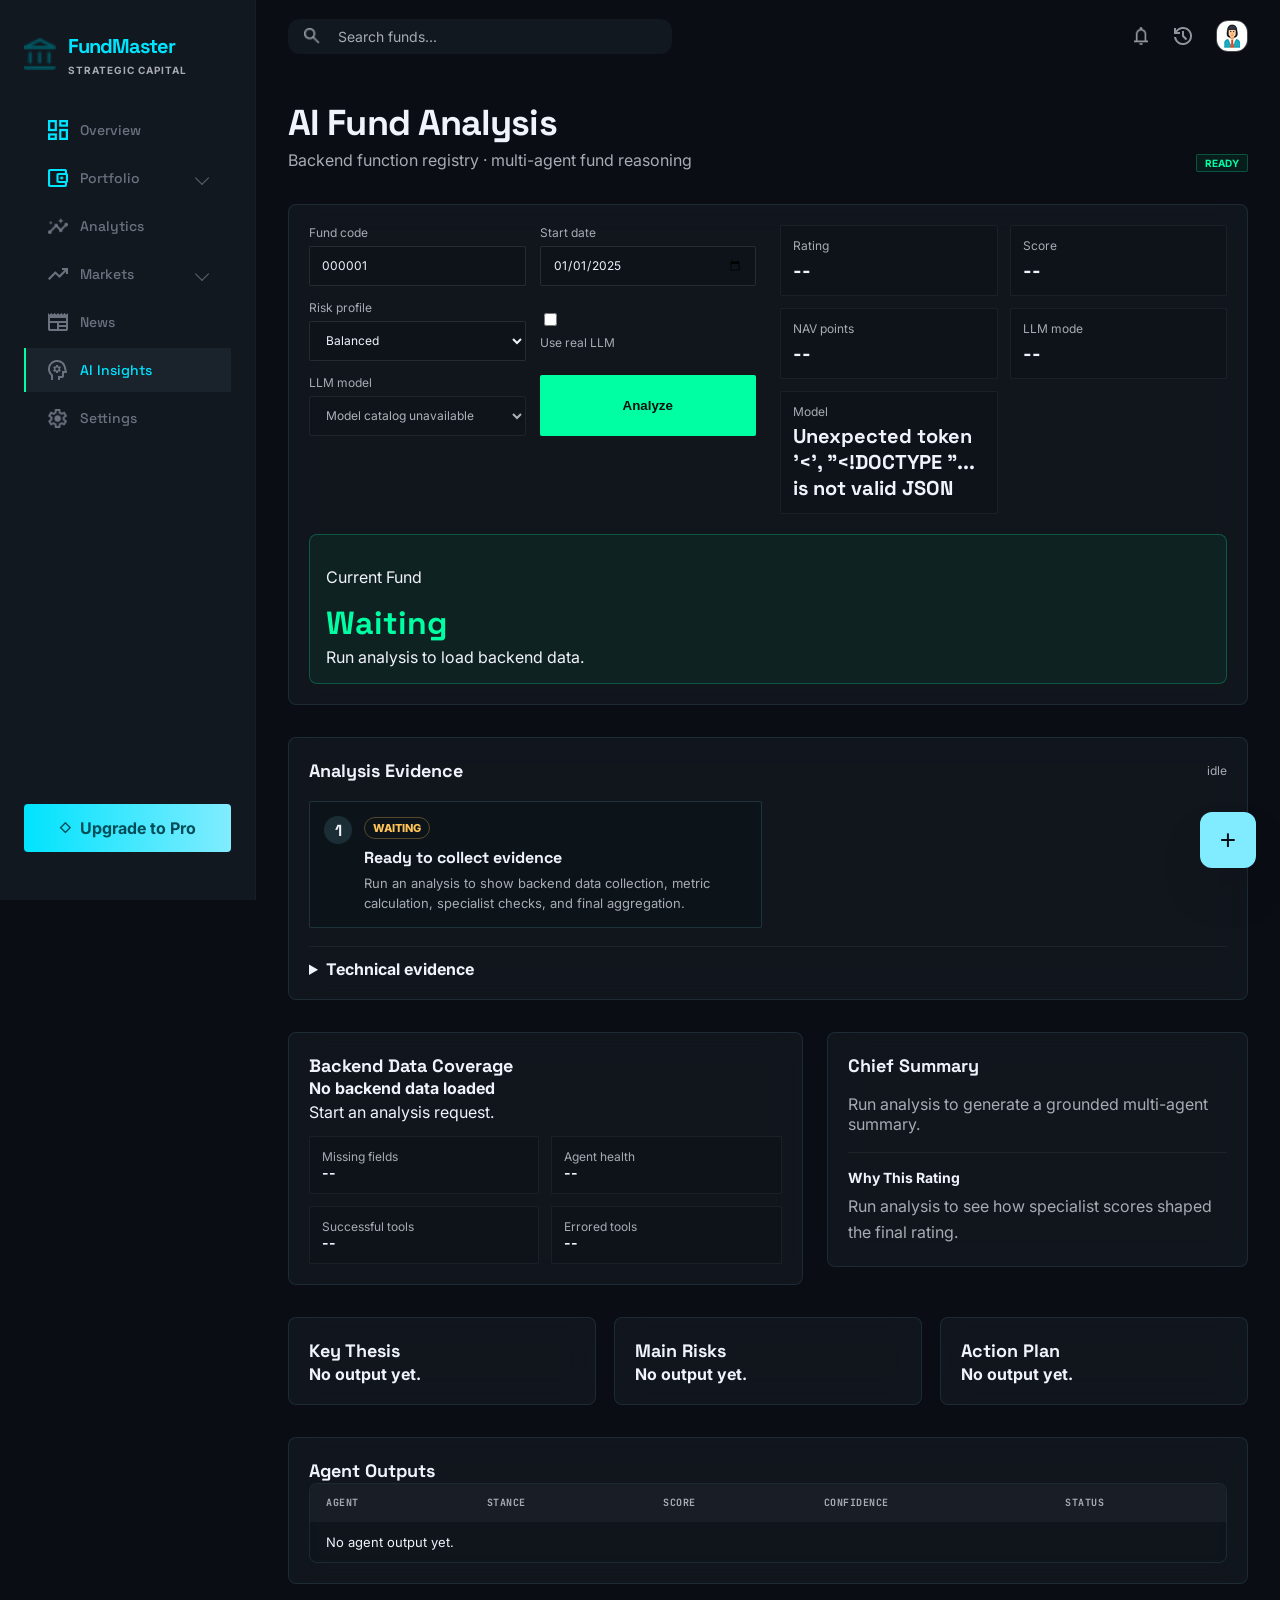
==== frontend_new/ai-insights.html @ 391bf841 "增加新增页面样式" ====
<!DOCTYPE html>
<html lang="zh-CN">
  <head>
    <meta charset="UTF-8" />
    <meta name="viewport" content="width=device-width, initial-scale=1.0" />
    <title>FundMaster — AI Insights</title>
    <link rel="preconnect" href="https://fonts.googleapis.com" />
    <link rel="preconnect" href="https://fonts.gstatic.com" crossorigin />
    <link href="https://fonts.googleapis.com/css2?family=Inter:wght@400;600;700&family=JetBrains+Mono:wght@400&family=Space+Grotesk:wght@500;700;900&display=swap" rel="stylesheet" />
    <link rel="stylesheet" href="css/shell.css" />
    <link rel="stylesheet" href="css/dashboard-widgets.css" />
    <link rel="stylesheet" href="css/page-ai-insights.css" />
  </head>
  <body>
    <div class="app">
      <aside class="sidebar" aria-label="主导航">
        <div class="sidebar__brand">
          <img class="sidebar__logo" src="assets/icons/logo.png" width="32" height="32" alt="" />
          <div class="sidebar__titles">
            <h1 class="sidebar__name">FundMaster</h1>
            <p class="sidebar__tagline">STRATEGIC CAPITAL</p>
          </div>
        </div>
        <nav class="sidebar__nav" aria-label="功能菜单">
          <a class="nav-link" href="portfolio-overview.html">
            <img class="nav-link__icon" src="assets/icons/nav-overview.png" width="20" height="20" alt="" />
            Overview
          </a>
          <details class="nav-group">
            <summary class="nav-link nav-parent">
              <img class="nav-link__icon" src="assets/icons/nav-portfolio.png" width="20" height="20" alt="" />
              Portfolio
              <span class="nav-caret" aria-hidden="true"></span>
            </summary>
            <div class="nav-submenu">
              <a class="nav-sublink" href="equity-funds.html">Equity Funds</a>
              <a class="nav-sublink" href="debt-funds.html">Debt Funds</a>
              <a class="nav-sublink" href="global-investment.html">Global Investment</a>
            </div>
          </details>
          <a class="nav-link" href="fund-deep-dive.html">
            <img class="nav-link__icon" src="assets/icons/nav-analytics.png" width="20" height="20" alt="" />
            Analytics
          </a>
          <details class="nav-group">
            <summary class="nav-link nav-parent">
              <img class="nav-link__icon" src="assets/icons/nav-markets.png" width="20" height="20" alt="" />
              Markets
              <span class="nav-caret" aria-hidden="true"></span>
            </summary>
            <div class="nav-submenu">
              <a class="nav-sublink" href="market-hub.html">Market Hub</a>
              <a class="nav-sublink" href="market-flow.html">Market Flow</a>
            </div>
          </details>
          <a class="nav-link" href="index.html">
            <img class="nav-link__icon" src="assets/icons/nav-news.png" width="20" height="20" alt="" />
            News
          </a>
          <a class="nav-link nav-link--active" href="ai-insights.html" aria-current="page">
            <img class="nav-link__icon" src="assets/icons/nav-ai-insights.png" width="20" height="20" alt="" />
            AI Insights
          </a>
          <a class="nav-link" href="settings.html">
            <img class="nav-link__icon" src="assets/icons/nav-settings.png" width="20" height="20" alt="" />
            Settings
          </a>
        </nav>
        <div class="sidebar__footer">
          <button type="button" class="btn-upgrade">
            <span class="btn-upgrade__icon" aria-hidden="true">◇</span>
            Upgrade to Pro
          </button>
        </div>
      </aside>
      <div class="main-shell">
      <header class="top-bar">
        <div class="search-field" role="search">
          <img class="search-field__icon-img" src="assets/icons/header-search.png" width="16" height="16" alt="" />
          <label class="visually-hidden" for="q">搜索</label>
          <input id="q" class="search-field__input" type="search" placeholder="Search funds..." autocomplete="off" />
        </div>
        <div class="top-bar__actions">
          <button type="button" class="icon-btn" aria-label="通知"><img class="icon-btn__img" src="assets/icons/header-bell.png" width="18" height="18" alt="" /></button>
          <button type="button" class="icon-btn" aria-label="帮助"><img class="icon-btn__img" src="assets/icons/header-help.png" width="18" height="18" alt="" /></button>
          <button type="button" class="avatar-btn" aria-label="用户资料"><img class="avatar-btn__img" src="assets/icons/header-avatar.png" width="32" height="32" alt="" /></button>
        </div>
      </header>
        <main class="content">
          <header class="page-head">
            <div>
              <h2 class="page-head__title">AI Fund Analysis</h2>
              <p class="page-head__sub">Backend function registry · multi-agent fund reasoning</p>
            </div>
            <span class="chip chip--live" data-analysis-status>Ready</span>
          </header>
	          <section class="glass-panel ai-hero">
	            <div class="ai-hero__grid">
              <form class="ai-form" data-analysis-form>
                <label>
                  <span>Fund code</span>
                  <input data-fund-code value="000001" autocomplete="off" />
                </label>
                <label>
                  <span>Start date</span>
                  <input data-start-date type="date" value="2025-01-01" />
                </label>
                <label>
                  <span>Risk profile</span>
                  <select data-risk-profile>
                    <option value="balanced">Balanced</option>
                    <option value="conservative">Conservative</option>
                    <option value="aggressive">Aggressive</option>
                  </select>
                </label>
                <label class="ai-toggle">
                  <input data-real-llm type="checkbox" />
                  <span>Use real LLM</span>
                </label>
                <label>
                  <span>LLM model</span>
                  <select data-llm-model disabled>
                    <option value="">Loading models...</option>
                  </select>
                </label>
                <button class="ai-submit" type="submit">Analyze</button>
              </form>
              <div class="ai-dials">
                <div><span>Rating</span><strong data-overall-rating>--</strong></div>
                <div><span>Score</span><strong data-overall-score>--</strong></div>
                <div><span>NAV points</span><strong data-nav-count>--</strong></div>
                <div><span>LLM mode</span><strong data-llm-mode>--</strong></div>
                <div><span>Model</span><strong data-llm-model-used>--</strong></div>
              </div>
            </div>
            <div class="ai-confbox">
              <p>Current Fund</p>
              <p class="ai-confbox__n" data-fund-name>Waiting</p>
	              <span data-fund-window>Run analysis to load backend data.</span>
	            </div>
	          </section>
	          <section class="glass-panel ai-evidence">
	            <div class="section-head">
	              <h3 class="section-head__title section-head__title--compact">Analysis Evidence</h3>
	              <span class="muted sm" data-evidence-count>idle</span>
	            </div>
	            <ol class="analysis-trace" data-analysis-trace>
	              <li>
	                <div>
	                  <span class="trace-status trace-status--idle">Waiting</span>
	                  <strong>Ready to collect evidence</strong>
	                  <p>Run an analysis to show backend data collection, metric calculation, specialist checks, and final aggregation.</p>
	                </div>
	              </li>
	            </ol>
	            <details class="technical-evidence">
	              <summary>Technical evidence</summary>
	              <ul data-technical-evidence>
	                <li>No backend or agent trace has been recorded yet.</li>
	              </ul>
	            </details>
	          </section>
	          <div class="two-col">
            <section class="glass-panel">
              <h3 class="section-head__title section-head__title--compact">Backend Data Coverage</h3>
              <div class="source-summary" data-source-summary>
                <strong>No backend data loaded</strong>
                <span>Start an analysis request.</span>
              </div>
              <div class="coverage-grid">
                <div><span>Missing fields</span><strong data-missing-count>--</strong></div>
                <div><span>Agent health</span><strong data-agent-health>--</strong></div>
                <div><span>Successful tools</span><strong data-success-tools>--</strong></div>
                <div><span>Errored tools</span><strong data-error-tools>--</strong></div>
              </div>
            </section>
            <section class="glass-panel">
              <h3 class="section-head__title section-head__title--compact">Chief Summary</h3>
              <p class="muted" data-summary>Run analysis to generate a grounded multi-agent summary.</p>
              <div class="rating-explanation">
                <h4>Why This Rating</h4>
                <p data-score-explanation>Run analysis to see how specialist scores shaped the final rating.</p>
              </div>
            </section>
          </div>
          <div class="three-col">
            <section class="glass-panel">
              <h3 class="section-head__title section-head__title--compact">Key Thesis</h3>
              <ul class="ai-steps" data-key-thesis><li><strong>No output yet.</strong></li></ul>
            </section>
            <section class="glass-panel">
              <h3 class="section-head__title section-head__title--compact">Main Risks</h3>
              <ul class="ai-steps" data-main-risks><li><strong>No output yet.</strong></li></ul>
            </section>
            <section class="glass-panel">
              <h3 class="section-head__title section-head__title--compact">Action Plan</h3>
              <ul class="ai-steps" data-action-plan><li><strong>No output yet.</strong></li></ul>
            </section>
          </div>
          <section class="glass-panel">
            <h3 class="section-head__title section-head__title--compact">Agent Outputs</h3>
            <div class="data-table-wrap">
              <table class="data-table">
                <thead><tr><th>Agent</th><th>Stance</th><th>Score</th><th>Confidence</th><th>Status</th></tr></thead>
                <tbody data-agent-rows>
                  <tr><td colspan="5">No agent output yet.</td></tr>
                </tbody>
              </table>
            </div>
          </section>
        </main>

        <button type="button" class="fab" aria-label="快捷操作"><span class="fab__plus" aria-hidden="true">+</span></button>
      </div>
    </div>
    <script src="js/ai-insights.js?v=20260630-1"></script>
  </body>
</html>
---- frontend_new/css/shell.css ----
/* ============================================
   FundMaster — 全局壳层（侧栏 / 顶栏 / 主滚动区）
   设计令牌与 11:336 等帧共用；各页面另链 page-*.css
   ============================================ */

/* ---------- CSS 变量：设计令牌（背景、强调色、圆角） ---------- */
:root {
  --bg-app: #0a0e14;
  --bg-sidebar: #121820;
  --bg-elevated: #151a21;
  --bg-card: rgba(21, 26, 33, 0.7);
  --bg-input: #121820;
  --bg-chip: #151a21;
  --bg-sector: #0f141a;
  --border-subtle: rgba(129, 236, 255, 0.1);
  --border-glow: rgba(129, 236, 255, 0.2);
  --text-primary: #f1f3fc;
  --text-muted: #a8abb3;
  --accent-cyan: #81ecff;
  --accent-bright: #00e5ff;
  --accent-green: #00ffa3;
  --accent-red: #ff716c;
  --accent-amber: #ffc563;
  --accent-magenta: #9f0519;
  --breaking-text: #ffa8a3;
  --live-pill-bg: #1b2028;
  --shadow-fab: 0 25px 50px -12px rgba(0, 0, 0, 0.25);
  --radius-lg: 12px;
  --radius-md: 8px;
  --radius-sm: 2px;
  --sidebar-w: 256px;
  --font-sans: "Inter", system-ui, sans-serif;
  --font-display: "Space Grotesk", system-ui, sans-serif;
  --font-mono: "JetBrains Mono", ui-monospace, monospace;
}

/* ---------- 基础重置与可视隐藏（无障碍） ---------- */
*,
*::before,
*::after {
  box-sizing: border-box;
}

html {
  -webkit-text-size-adjust: 100%;
}

body {
  margin: 0;
  min-height: 100vh;
  font-family: var(--font-sans);
  background: var(--bg-app);
  color: var(--text-primary);
}

.visually-hidden {
  position: absolute;
  width: 1px;
  height: 1px;
  padding: 0;
  margin: -1px;
  overflow: hidden;
  clip: rect(0, 0, 0, 0);
  white-space: nowrap;
  border: 0;
}

/* ---------- 应用骨架：左侧栏 + 主区域 ---------- */
.app {
  display: flex;
  min-height: 100vh;
  max-width: 1280px;
  margin: 0 auto;
  background: var(--bg-app);
}

/* 左侧导航：固定宽度 256px，背景 #121820 */
.sidebar {
  position: fixed;
  left: 0;
  top: 0;
  bottom: 0;
  width: var(--sidebar-w);
  display: flex;
  flex-direction: column;
  padding: 32px 0 48px;
  background: var(--bg-sidebar);
  border-right: 1px solid rgba(68, 72, 79, 0.15);
  z-index: 20;
}

.sidebar__brand {
  display: flex;
  align-items: center;
  gap: 12px;
  padding: 0 24px 32px;
}

/* 品牌图标：Figma 导出 PNG */
.sidebar__logo {
  display: block;
  width: 32px;
  height: 32px;
  border-radius: var(--radius-sm);
  object-fit: contain;
  flex-shrink: 0;
}

.sidebar__name {
  margin: 0;
  font-family: var(--font-display);
  font-weight: 900;
  font-size: 20px;
  line-height: 1.4;
  letter-spacing: -0.05em;
  color: var(--accent-bright);
}

.sidebar__tagline {
  margin: 4px 0 0;
  font-size: 10px;
  font-weight: 700;
  letter-spacing: 0.1em;
  text-transform: uppercase;
  color: var(--text-muted);
}

.sidebar__nav {
  flex: 1;
  display: flex;
  flex-direction: column;
  gap: 4px;
  padding: 0 24px;
  overflow: auto;
}

/* 导航链接：默认灰色文字 */
.nav-link {
  display: flex;
  align-items: center;
  gap: 12px;
  padding: 12px 24px;
  border-radius: 0;
  text-decoration: none;
  font-family: var(--font-display);
  font-weight: 500;
  font-size: 14px;
  line-height: 1.43;
  color: #6b7280;
  transition: color 0.15s ease, background 0.15s ease;
}

.nav-link:hover {
  color: var(--text-muted);
}

/* 当前页 News：深色底 + 左侧青绿描边 + 亮青色字 */
.nav-link--active {
  background: #1a222c;
  box-shadow: inset 2px 0 0 0 var(--accent-green);
  color: var(--accent-bright);
}

/* 侧栏菜单图标：assets/icons/nav-*.png */
.nav-link__icon {
  display: block;
  width: 20px;
  height: 20px;
  flex-shrink: 0;
  object-fit: contain;
}

.nav-group { margin: 0; }
.nav-group > summary { list-style: none; cursor: pointer; }
.nav-group > summary::-webkit-details-marker { display: none; }
.nav-parent { justify-content: flex-start; }
.nav-caret {
  margin-left: auto;
  width: 10px;
  height: 10px;
  border-right: 1.5px solid currentColor;
  border-bottom: 1.5px solid currentColor;
  transform: rotate(45deg);
  transition: transform 0.15s ease;
  opacity: 0.85;
}
.nav-group[open] .nav-caret { transform: rotate(225deg); }
.nav-submenu { display: flex; flex-direction: column; gap: 2px; margin: 2px 0 6px; }
.nav-sublink {
  margin-left: 32px;
  padding: 8px 12px;
  border-radius: 6px;
  color: #7d8592;
  text-decoration: none;
  font-family: var(--font-sans);
  font-size: 14px;
  line-height: 1.35;
  transition: color 0.15s ease, background 0.15s ease;
}
.nav-sublink:hover { color: var(--text-muted); background: rgba(255, 255, 255, 0.03); }
.nav-sublink--active { color: var(--accent-cyan); }

.sidebar__footer {
  padding: 0 24px;
}

/* Upgrade 按钮：青蓝渐变按钮条 */
.btn-upgrade {
  width: 100%;
  display: flex;
  align-items: center;
  justify-content: center;
  gap: 8px;
  padding: 12px 0;
  border: none;
  border-radius: 4px;
  cursor: pointer;
  font-family: var(--font-sans);
  font-weight: 700;
  font-size: 16px;
  line-height: 1.5;
  color: #004d57;
  background: linear-gradient(90deg, #00e3fd, var(--accent-cyan));
}

.btn-upgrade__icon {
  font-size: 12px;
}

/* 主壳层：为固定侧栏留出左边距 */
.main-shell {
  flex: 1;
  margin-left: var(--sidebar-w);
  min-width: 0;
  display: flex;
  flex-direction: column;
  position: relative;
}

/* ---------- 顶栏 ---------- */
.top-bar {
  display: flex;
  align-items: center;
  justify-content: space-between;
  gap: 24px;
  padding: 0 32px;
  min-height: 72px;
  flex-shrink: 0;
  background: var(--bg-app);
}

/* 搜索框容器：圆角 12px，内边距贴近设计 */
.search-field {
  display: flex;
  align-items: center;
  gap: 16px;
  width: 100%;
  max-width: 384px;
  padding: 8px 16px;
  background: var(--bg-input);
  border-radius: var(--radius-lg);
}

/* 搜索框左侧放大镜：assets/icons/header-search.png */
.search-field__icon-img {
  display: block;
  width: 16px;
  height: 16px;
  flex-shrink: 0;
  object-fit: contain;
  opacity: 0.9;
}

.search-field__input {
  flex: 1;
  border: none;
  background: transparent;
  font-family: var(--font-sans);
  font-size: 14px;
  color: var(--text-primary);
  outline: none;
}

.search-field__input::placeholder {
  color: var(--text-muted);
}

.top-bar__actions {
  display: flex;
  align-items: center;
  gap: 24px;
}

.icon-btn {
  padding: 0;
  border: none;
  background: none;
  cursor: pointer;
  color: var(--text-muted);
}

/* 顶栏通知 / 帮助：PNG 图标 */
.icon-btn__img {
  display: block;
  width: 18px;
  height: 18px;
  object-fit: contain;
  opacity: 0.85;
}

.icon-btn:hover .icon-btn__img {
  opacity: 1;
}

.avatar-btn {
  width: 32px;
  height: 32px;
  padding: 0;
  border-radius: var(--radius-lg);
  border: 1px solid #44484f;
  overflow: hidden;
  cursor: pointer;
  background: #20262f;
}

.avatar-btn__img {
  display: block;
  width: 100%;
  height: 100%;
  object-fit: cover;
}

/* ---------- 主内容滚动区 ---------- */
.content {
  flex: 1;
  display: flex;
  flex-direction: column;
  gap: 32px;
  padding: 32px;
  overflow-y: auto;
}

/* 页面标题行：左右两端对齐 */
.page-head {
  display: flex;
  flex-wrap: wrap;
  align-items: flex-end;
  justify-content: space-between;
  gap: 16px;
}

.page-head__title {
  margin: 0;
  font-family: var(--font-display);
  font-weight: 700;
  font-size: clamp(28px, 4vw, 36px);
  line-height: 1.11;
  letter-spacing: -0.025em;
  color: var(--text-primary);
}

.page-head__sub {
  margin: 4px 0 0;
  font-size: 16px;
  line-height: 1.5;
  color: var(--text-muted);
  max-width: 38rem;
}

.section-head {
  display: flex;
  flex-wrap: wrap;
  align-items: center;
  justify-content: space-between;
  gap: 12px;
}

.section-head__title {
  margin: 0;
  display: flex;
  align-items: center;
  gap: 8px;
  font-family: var(--font-display);
  font-weight: 700;
  font-size: 20px;
  line-height: 1.4;
  color: var(--text-primary);
}

.section-head__title--compact {
  font-size: 18px;
}

.section-head__bolt {
  width: 10px;
  height: 14px;
  background: linear-gradient(180deg, var(--accent-cyan), transparent);
  border-radius: 1px;
}

.section-head__layers {
  width: 18px;
  height: 18px;
  border: 2px solid var(--accent-cyan);
  border-radius: 3px;
  opacity: 0.9;
}

.section-head__calendar {
  width: 18px;
  height: 20px;
  border: 2px solid var(--accent-cyan);
  border-radius: 3px;
  position: relative;
}

.section-head__calendar::after {
  content: "";
  position: absolute;
  left: 3px;
  right: 3px;
  top: 5px;
  height: 2px;
  background: var(--accent-cyan);
}

.section-head__ai {
  width: 22px;
  height: 22px;
  border-radius: 4px;
  background: radial-gradient(circle at 30% 30%, var(--accent-cyan), transparent 70%);
  border: 1px solid rgba(129, 236, 255, 0.5);
}

.pill-group {
  display: flex;
  flex-wrap: wrap;
  gap: 8px;
}

.pill {
  border: none;
  cursor: pointer;
  font-family: var(--font-sans);
  font-size: 11px;
  line-height: 1.5;
}

.pill--ghost {
  padding: 4px 12px;
  border-radius: var(--radius-sm);
  background: var(--bg-chip);
  color: var(--text-muted);
}

.pill--ghost:hover {
  color: var(--text-primary);
}

/* 面包屑（Portfolio 子页等） */
.breadcrumb {
  display: flex;
  flex-wrap: wrap;
  align-items: center;
  gap: 8px;
  margin: 0 0 12px;
  font-size: 11px;
  font-weight: 700;
  letter-spacing: 0.06em;
  text-transform: uppercase;
  color: var(--text-muted);
}

.breadcrumb__sep {
  opacity: 0.45;
}

.breadcrumb a {
  color: inherit;
  text-decoration: none;
}

.breadcrumb a:hover {
  color: var(--accent-cyan);
}

/* 通用玻璃卡片容器 */
.glass-panel {
  padding: 20px;
  border-radius: var(--radius-md);
  border: 1px solid var(--border-subtle);
  background: var(--bg-card);
  backdrop-filter: blur(16px);
  -webkit-backdrop-filter: blur(16px);
}

.api-status {
  display: inline-flex;
  align-items: center;
  min-height: 20px;
  font-family: var(--font-mono);
  font-size: 10px;
  color: var(--accent-cyan);
}

.api-status--error {
  color: var(--accent-amber);
}

/* 右下角 FAB */
.fab {
  position: fixed;
  right: max(24px, calc(50vw - 640px + 24px));
  bottom: 32px;
  width: 56px;
  height: 56px;
  border: none;
  border-radius: var(--radius-lg);
  cursor: pointer;
  background: var(--accent-cyan);
  color: var(--bg-app);
  box-shadow: var(--shadow-fab);
  z-index: 30;
  display: flex;
  align-items: center;
  justify-content: center;
}

.fab__plus {
  font-size: 28px;
  font-weight: 300;
  line-height: 1;
}

.fab:hover {
  filter: brightness(1.08);
}

/* ---------- 响应式：窄屏改为单栏，侧栏改为顶部抽屉式简化 ---------- */
@media (max-width: 1100px) {
  .news-grid {
    grid-template-columns: 1fr;
  }
}

@media (max-width: 900px) {
  /* 小屏：侧栏移到顶部，主区域全宽 */
  .app {
    flex-direction: column;
  }

  .sidebar {
    position: relative;
    width: 100%;
    flex-direction: row;
    flex-wrap: wrap;
    padding: 16px;
    border-right: none;
    border-bottom: 1px solid rgba(68, 72, 79, 0.2);
  }

  .sidebar__nav {
    flex-direction: row;
    flex-wrap: wrap;
    width: 100%;
    padding: 0;
  }

  .nav-group, .nav-submenu { width: 100%; }
  .nav-sublink { margin-left: 12px; }

  .nav-link {
    padding: 8px 12px;
    font-size: 13px;
  }

  .sidebar__footer {
    width: 100%;
    padding: 16px 0 0;
  }

  .main-shell {
    margin-left: 0;
  }

  .top-bar {
    flex-direction: column;
    align-items: stretch;
    padding: 16px;
  }

  .top-bar__actions {
    justify-content: flex-end;
  }

  .content {
    padding: 16px;
  }

  .fab {
    right: 16px;
    bottom: 16px;
  }
}
---- frontend_new/css/dashboard-widgets.css ----
/* 多页共用的数据看板组件（KPI、表格、工具条） */

.toolbar {
  display: flex;
  flex-wrap: wrap;
  align-items: center;
  gap: 12px;
}

.btn-outline {
  display: inline-flex;
  align-items: center;
  justify-content: center;
  padding: 8px 16px;
  border-radius: var(--radius-sm);
  border: 1px solid var(--border-glow);
  background: transparent;
  color: var(--accent-cyan);
  font-family: var(--font-sans);
  font-weight: 600;
  font-size: 13px;
  cursor: pointer;
  text-decoration: none;
}

.btn-outline:hover {
  background: rgba(129, 236, 255, 0.08);
}

.kpi-row {
  display: grid;
  grid-template-columns: repeat(auto-fit, minmax(160px, 1fr));
  gap: 12px;
}

.kpi-card {
  padding: 16px;
  border-radius: var(--radius-md);
  border: 1px solid var(--border-subtle);
  background: var(--bg-card);
  backdrop-filter: blur(12px);
  -webkit-backdrop-filter: blur(12px);
}

.kpi-card__label {
  margin: 0 0 6px;
  font-family: var(--font-mono);
  font-size: 10px;
  font-weight: 700;
  letter-spacing: 0.06em;
  text-transform: uppercase;
  color: var(--text-muted);
}

.kpi-card__value {
  margin: 0;
  font-family: var(--font-display);
  font-weight: 700;
  font-size: 22px;
  color: var(--text-primary);
}

.kpi-card__hint {
  margin: 4px 0 0;
  font-size: 12px;
  color: var(--accent-green);
}

.kpi-card__hint--neg {
  color: var(--accent-red);
}

.data-table-wrap {
  border-radius: var(--radius-md);
  border: 1px solid var(--border-subtle);
  overflow: auto;
  background: rgba(15, 20, 26, 0.5);
}

.data-table {
  width: 100%;
  border-collapse: collapse;
  font-size: 13px;
}

.data-table th,
.data-table td {
  padding: 12px 16px;
  text-align: left;
  border-bottom: 1px solid rgba(68, 72, 79, 0.2);
}

.data-table th {
  font-family: var(--font-mono);
  font-size: 10px;
  font-weight: 700;
  letter-spacing: 0.05em;
  text-transform: uppercase;
  color: var(--text-muted);
  background: rgba(27, 32, 40, 0.9);
}

.data-table tr:last-child td {
  border-bottom: none;
}

.chip {
  display: inline-flex;
  align-items: center;
  padding: 2px 8px;
  border-radius: var(--radius-sm);
  font-size: 10px;
  font-weight: 700;
  text-transform: uppercase;
}

.chip--live {
  color: var(--accent-green);
  border: 1px solid rgba(0, 255, 163, 0.25);
  background: rgba(0, 255, 163, 0.06);
}

.chip--warn {
  color: var(--accent-amber);
  border: 1px solid rgba(255, 197, 99, 0.25);
  background: rgba(255, 197, 99, 0.06);
}

.bar-track {
  height: 8px;
  border-radius: 4px;
  background: #20262f;
  overflow: hidden;
}

.bar-fill {
  height: 100%;
  border-radius: 4px;
  background: linear-gradient(90deg, var(--accent-cyan), var(--accent-bright));
}

.two-col {
  display: grid;
  grid-template-columns: minmax(0, 1.1fr) minmax(0, 0.9fr);
  gap: 24px;
  align-items: start;
}

@media (max-width: 1000px) {
  .two-col {
    grid-template-columns: 1fr;
  }
}

.muted {
  color: var(--text-muted);
}

.sm {
  font-size: 12px;
  line-height: 1.5;
}

.pos {
  color: var(--accent-green);
}

.neg {
  color: var(--accent-red);
}
---- frontend_new/css/page-ai-insights.css ----
/* Figma 11:1030 AI Insights */

.ai-hero {
  display: flex;
  flex-direction: column;
  gap: 20px;
}

.ai-hero__grid {
  display: grid;
  grid-template-columns: minmax(0, 1fr) minmax(0, 1fr);
  gap: 24px;
  align-items: start;
}

@media (max-width: 800px) {
  .ai-hero__grid {
    grid-template-columns: 1fr;
  }
}

.ai-alpha {
  margin: 8px 0 0;
  font-family: var(--font-display);
  font-weight: 900;
  font-size: 42px;
  color: var(--accent-green);
}

.ai-dials {
  display: grid;
  grid-template-columns: 1fr 1fr;
  gap: 12px;
}

.ai-dials div {
  padding: 12px;
  border-radius: var(--radius-sm);
  background: rgba(15, 20, 26, 0.8);
  border: 1px solid rgba(68, 72, 79, 0.25);
  display: flex;
  flex-direction: column;
  gap: 4px;
  font-size: 12px;
  color: var(--text-muted);
}

.ai-dials strong {
  font-family: var(--font-display);
  font-size: 20px;
  color: var(--text-primary);
}

.ai-confbox {
  padding: 16px;
  border-radius: var(--radius-md);
  border: 1px solid rgba(0, 255, 163, 0.25);
  background: rgba(0, 255, 163, 0.05);
}

.ai-confbox__n {
  margin: 4px 0;
  font-size: 32px;
  font-weight: 800;
  font-family: var(--font-display);
  color: var(--accent-green);
}

.ai-evidence {
  display: flex;
  flex-direction: column;
  gap: 18px;
}

.analysis-trace {
  list-style: none;
  margin: 0;
  padding: 0;
  display: grid;
  grid-template-columns: repeat(2, minmax(0, 1fr));
  gap: 12px;
  counter-reset: trace-step;
}

.analysis-trace li {
  min-height: 116px;
  padding: 14px;
  border: 1px solid rgba(129, 236, 255, 0.14);
  border-radius: var(--radius-sm);
  background: rgba(15, 20, 26, 0.72);
  display: grid;
  grid-template-columns: auto minmax(0, 1fr);
  gap: 12px;
  counter-increment: trace-step;
}

.analysis-trace li::before {
  content: counter(trace-step);
  width: 28px;
  height: 28px;
  border-radius: 50%;
  display: grid;
  place-items: center;
  background: rgba(129, 236, 255, 0.12);
  color: var(--text-primary);
  font-weight: 800;
  font-family: var(--font-display);
}

.analysis-trace strong {
  display: block;
  margin: 8px 0 6px;
  font-family: var(--font-display);
  color: var(--text-primary);
}

.analysis-trace p {
  margin: 0;
  color: var(--text-muted);
  font-size: 13px;
  line-height: 1.5;
}

.trace-status {
  display: inline-flex;
  width: fit-content;
  padding: 3px 8px;
  border-radius: 999px;
  border: 1px solid rgba(0, 255, 163, 0.24);
  color: var(--accent-green);
  font-size: 11px;
  font-weight: 800;
  text-transform: uppercase;
}

.trace-status--warning,
.trace-status--idle {
  border-color: rgba(255, 196, 87, 0.3);
  color: #ffc457;
}

.trace-status--error {
  border-color: rgba(255, 91, 119, 0.34);
  color: #ff6b81;
}

.trace-evidence {
  margin-top: 10px;
  display: flex;
  flex-wrap: wrap;
  gap: 6px;
}

.trace-evidence span {
  padding: 4px 7px;
  border-radius: var(--radius-sm);
  background: rgba(129, 236, 255, 0.08);
  color: var(--text-muted);
  font-size: 11px;
}

.technical-evidence {
  border-top: 1px solid rgba(68, 72, 79, 0.25);
  padding-top: 12px;
}

.technical-evidence summary {
  cursor: pointer;
  color: var(--text-primary);
  font-weight: 700;
}

.technical-evidence ul {
  margin: 12px 0 0;
  padding-left: 18px;
  color: var(--text-muted);
  font-size: 12px;
  line-height: 1.7;
}

.ai-steps {
  list-style: none;
  margin: 0;
  padding: 0;
  display: flex;
  flex-direction: column;
  gap: 16px;
}

.ai-steps li {
  padding-bottom: 16px;
  border-bottom: 1px solid rgba(68, 72, 79, 0.2);
}

.ai-steps li:last-child {
  border-bottom: none;
  padding-bottom: 0;
}

.ai-steps strong {
  display: inline-block;
  margin-right: 8px;
}

.ai-form {
  display: grid;
  grid-template-columns: repeat(2, minmax(0, 1fr));
  gap: 14px;
}

.ai-form label {
  display: flex;
  flex-direction: column;
  gap: 6px;
  font-size: 12px;
  color: var(--text-muted);
}

.ai-form input,
.ai-form select {
  min-height: 40px;
  border: 1px solid rgba(68, 72, 79, 0.45);
  border-radius: var(--radius-sm);
  background: rgba(15, 20, 26, 0.8);
  color: var(--text-primary);
  padding: 0 12px;
  font: inherit;
}

.ai-toggle {
  justify-content: center;
}

.ai-toggle input {
  min-height: auto;
  align-self: flex-start;
}

.ai-submit {
  min-height: 40px;
  border: 0;
  border-radius: var(--radius-sm);
  background: var(--accent-green);
  color: #07110d;
  font-weight: 800;
  cursor: pointer;
}

.source-summary {
  display: flex;
  flex-direction: column;
  gap: 4px;
  margin-bottom: 14px;
}

.source-summary strong {
  color: var(--text-primary);
}

.coverage-grid {
  display: grid;
  grid-template-columns: repeat(2, minmax(0, 1fr));
  gap: 12px;
}

.coverage-grid div {
  padding: 12px;
  border-radius: var(--radius-sm);
  background: rgba(15, 20, 26, 0.8);
  border: 1px solid rgba(68, 72, 79, 0.25);
  min-width: 0;
}

.coverage-grid span {
  display: block;
  color: var(--text-muted);
  font-size: 12px;
}

.coverage-grid strong {
  display: block;
  color: var(--text-primary);
  font-size: 14px;
  overflow-wrap: anywhere;
}

.rating-explanation {
  margin-top: 18px;
  padding-top: 16px;
  border-top: 1px solid rgba(68, 72, 79, 0.25);
}

.rating-explanation h4 {
  margin: 0 0 8px;
  font-size: 14px;
  color: var(--text-primary);
}

.rating-explanation p {
  margin: 0;
  color: var(--text-muted);
  line-height: 1.6;
}

.three-col {
  display: grid;
  grid-template-columns: repeat(3, minmax(0, 1fr));
  gap: 18px;
}

@media (max-width: 1000px) {
  .three-col,
  .analysis-trace,
  .ai-form {
    grid-template-columns: 1fr;
  }
}
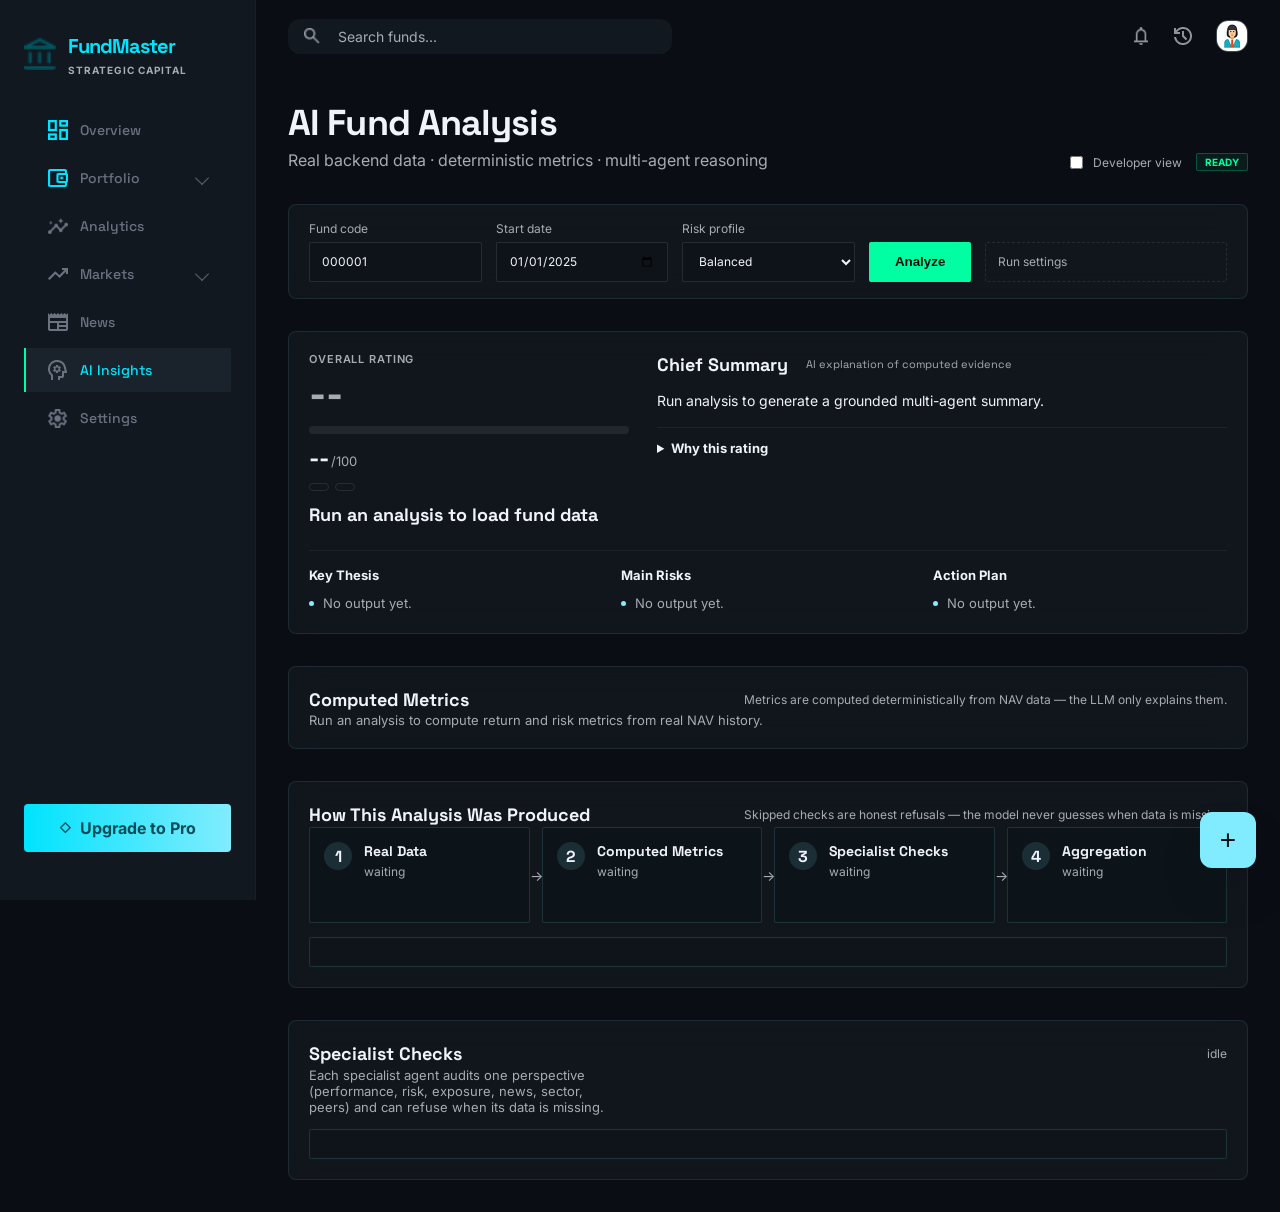
==== commit 6bb85898: "Improve AI insights frontend experience" ====
--- a/frontend_new/ai-insights.html
+++ b/frontend_new/ai-insights.html
@@ -90,129 +90,170 @@
           <header class="page-head">
             <div>
               <h2 class="page-head__title">AI Fund Analysis</h2>
-              <p class="page-head__sub">Backend function registry · multi-agent fund reasoning</p>
-            </div>
-            <span class="chip chip--live" data-analysis-status>Ready</span>
+              <p class="page-head__sub">Real backend data · deterministic metrics · multi-agent reasoning</p>
+            </div>
+            <div class="ai-head-actions">
+              <label class="ai-dev-switch" title="Show technical evidence and raw metadata">
+                <input type="checkbox" data-dev-toggle />
+                <span>Developer view</span>
+              </label>
+              <span class="chip chip--live" data-analysis-status>Ready</span>
+            </div>
           </header>
-	          <section class="glass-panel ai-hero">
-	            <div class="ai-hero__grid">
-              <form class="ai-form" data-analysis-form>
-                <label>
-                  <span>Fund code</span>
-                  <input data-fund-code value="000001" autocomplete="off" />
-                </label>
-                <label>
-                  <span>Start date</span>
-                  <input data-start-date type="date" value="2025-01-01" />
-                </label>
-                <label>
-                  <span>Risk profile</span>
-                  <select data-risk-profile>
-                    <option value="balanced">Balanced</option>
-                    <option value="conservative">Conservative</option>
-                    <option value="aggressive">Aggressive</option>
-                  </select>
-                </label>
-                <label class="ai-toggle">
-                  <input data-real-llm type="checkbox" />
-                  <span>Use real LLM</span>
-                </label>
-                <label>
-                  <span>LLM model</span>
-                  <select data-llm-model disabled>
-                    <option value="">Loading models...</option>
-                  </select>
-                </label>
-                <button class="ai-submit" type="submit">Analyze</button>
-              </form>
-              <div class="ai-dials">
-                <div><span>Rating</span><strong data-overall-rating>--</strong></div>
-                <div><span>Score</span><strong data-overall-score>--</strong></div>
-                <div><span>NAV points</span><strong data-nav-count>--</strong></div>
-                <div><span>LLM mode</span><strong data-llm-mode>--</strong></div>
-                <div><span>Model</span><strong data-llm-model-used>--</strong></div>
-              </div>
-            </div>
-            <div class="ai-confbox">
-              <p>Current Fund</p>
-              <p class="ai-confbox__n" data-fund-name>Waiting</p>
-	              <span data-fund-window>Run analysis to load backend data.</span>
-	            </div>
-	          </section>
-	          <section class="glass-panel ai-evidence">
-	            <div class="section-head">
-	              <h3 class="section-head__title section-head__title--compact">Analysis Evidence</h3>
-	              <span class="muted sm" data-evidence-count>idle</span>
-	            </div>
-	            <ol class="analysis-trace" data-analysis-trace>
-	              <li>
-	                <div>
-	                  <span class="trace-status trace-status--idle">Waiting</span>
-	                  <strong>Ready to collect evidence</strong>
-	                  <p>Run an analysis to show backend data collection, metric calculation, specialist checks, and final aggregation.</p>
-	                </div>
-	              </li>
-	            </ol>
-	            <details class="technical-evidence">
-	              <summary>Technical evidence</summary>
-	              <ul data-technical-evidence>
-	                <li>No backend or agent trace has been recorded yet.</li>
-	              </ul>
-	            </details>
-	          </section>
-	          <div class="two-col">
-            <section class="glass-panel">
-              <h3 class="section-head__title section-head__title--compact">Backend Data Coverage</h3>
-              <div class="source-summary" data-source-summary>
-                <strong>No backend data loaded</strong>
-                <span>Start an analysis request.</span>
-              </div>
-              <div class="coverage-grid">
-                <div><span>Missing fields</span><strong data-missing-count>--</strong></div>
-                <div><span>Agent health</span><strong data-agent-health>--</strong></div>
-                <div><span>Successful tools</span><strong data-success-tools>--</strong></div>
-                <div><span>Errored tools</span><strong data-error-tools>--</strong></div>
-              </div>
-            </section>
-            <section class="glass-panel">
-              <h3 class="section-head__title section-head__title--compact">Chief Summary</h3>
-              <p class="muted" data-summary>Run analysis to generate a grounded multi-agent summary.</p>
-              <div class="rating-explanation">
-                <h4>Why This Rating</h4>
-                <p data-score-explanation>Run analysis to see how specialist scores shaped the final rating.</p>
-              </div>
-            </section>
-          </div>
-          <div class="three-col">
-            <section class="glass-panel">
-              <h3 class="section-head__title section-head__title--compact">Key Thesis</h3>
-              <ul class="ai-steps" data-key-thesis><li><strong>No output yet.</strong></li></ul>
-            </section>
-            <section class="glass-panel">
-              <h3 class="section-head__title section-head__title--compact">Main Risks</h3>
-              <ul class="ai-steps" data-main-risks><li><strong>No output yet.</strong></li></ul>
-            </section>
-            <section class="glass-panel">
-              <h3 class="section-head__title section-head__title--compact">Action Plan</h3>
-              <ul class="ai-steps" data-action-plan><li><strong>No output yet.</strong></li></ul>
-            </section>
-          </div>
-          <section class="glass-panel">
-            <h3 class="section-head__title section-head__title--compact">Agent Outputs</h3>
-            <div class="data-table-wrap">
-              <table class="data-table">
-                <thead><tr><th>Agent</th><th>Stance</th><th>Score</th><th>Confidence</th><th>Status</th></tr></thead>
-                <tbody data-agent-rows>
-                  <tr><td colspan="5">No agent output yet.</td></tr>
-                </tbody>
-              </table>
-            </div>
+
+          <!-- 1 · Control bar -->
+          <section class="glass-panel ai-controls">
+            <form class="ai-form" data-analysis-form>
+              <label>
+                <span>Fund code</span>
+                <input data-fund-code value="000001" autocomplete="off" />
+              </label>
+              <label>
+                <span>Start date</span>
+                <input data-start-date type="date" value="2025-01-01" />
+              </label>
+              <label>
+                <span>Risk profile</span>
+                <select data-risk-profile>
+                  <option value="balanced">Balanced</option>
+                  <option value="conservative">Conservative</option>
+                  <option value="aggressive">Aggressive</option>
+                </select>
+              </label>
+              <button class="ai-submit" type="submit" data-submit-btn>Analyze</button>
+              <details class="ai-runsettings">
+                <summary>Run settings</summary>
+                <div class="ai-runsettings__body">
+                  <label class="ai-toggle">
+                    <input data-real-llm type="checkbox" />
+                    <span>Use real LLM (mock is free and uses the same real backend data)</span>
+                  </label>
+                  <label>
+                    <span>LLM model</span>
+                    <select data-llm-model disabled>
+                      <option value="">Loading models...</option>
+                    </select>
+                  </label>
+                </div>
+              </details>
+            </form>
+          </section>
+
+          <!-- 2 · Verdict: the answer -->
+          <section class="glass-panel ai-verdict">
+            <div class="ai-verdict__grid">
+              <div class="ai-verdict__left">
+                <span class="ai-caption">Overall rating</span>
+                <strong class="ai-rating-badge" data-overall-rating>--</strong>
+                <div class="ai-scorebar" role="img" aria-label="Overall score">
+                  <div class="ai-scorebar__fill" data-score-fill></div>
+                </div>
+                <p class="ai-verdict__score"><strong data-overall-score>--</strong><span>/100</span></p>
+                <div class="ai-verdict__badges">
+                  <span class="ai-badge" data-reliability-badge hidden></span>
+                  <span class="ai-badge" data-confidence-badge hidden></span>
+                </div>
+                <p class="ai-verdict__fund" data-fund-name>Run an analysis to load fund data</p>
+                <p class="ai-verdict__meta muted sm" data-fund-meta></p>
+              </div>
+              <div class="ai-verdict__right">
+                <h3 class="section-head__title section-head__title--compact">
+                  Chief Summary
+                  <span class="ai-caption">AI explanation of computed evidence</span>
+                </h3>
+                <p class="ai-summary" data-summary>Run analysis to generate a grounded multi-agent summary.</p>
+                <details class="ai-why">
+                  <summary>Why this rating</summary>
+                  <p data-score-explanation>Run analysis to see how specialist scores shaped the final rating.</p>
+                </details>
+              </div>
+            </div>
+            <div class="ai-lists">
+              <div>
+                <h4>Key Thesis</h4>
+                <ul class="ai-steps" data-key-thesis><li>No output yet.</li></ul>
+              </div>
+              <div>
+                <h4>Main Risks</h4>
+                <ul class="ai-steps" data-main-risks><li>No output yet.</li></ul>
+              </div>
+              <div>
+                <h4>Action Plan</h4>
+                <ul class="ai-steps" data-action-plan><li>No output yet.</li></ul>
+              </div>
+            </div>
+          </section>
+
+          <!-- 3 · Deterministic metrics strip -->
+          <section class="glass-panel ai-metrics">
+            <div class="section-head">
+              <h3 class="section-head__title section-head__title--compact">Computed Metrics</h3>
+              <span class="muted sm" data-metrics-note>Metrics are computed deterministically from NAV data — the LLM only explains them.</span>
+            </div>
+            <div class="ai-metric-grid" data-quant-metrics>
+              <p class="ai-placeholder">Run an analysis to compute return and risk metrics from real NAV history.</p>
+            </div>
+          </section>
+
+          <!-- 4 · Pipeline: how it was produced -->
+          <section class="glass-panel ai-pipeline">
+            <div class="section-head">
+              <h3 class="section-head__title section-head__title--compact">How This Analysis Was Produced</h3>
+              <span class="muted sm">Skipped checks are honest refusals — the model never guesses when data is missing.</span>
+            </div>
+            <ol class="ai-stages" data-pipeline-stages>
+              <li class="ai-stage ai-stage--idle"><div class="ai-stage__inner"><span class="ai-stage__step">1</span><div class="ai-stage__body"><strong>Real Data</strong><span class="ai-stage__stat">waiting</span></div></div></li>
+              <li class="ai-stage ai-stage--idle"><div class="ai-stage__inner"><span class="ai-stage__step">2</span><div class="ai-stage__body"><strong>Computed Metrics</strong><span class="ai-stage__stat">waiting</span></div></div></li>
+              <li class="ai-stage ai-stage--idle"><div class="ai-stage__inner"><span class="ai-stage__step">3</span><div class="ai-stage__body"><strong>Specialist Checks</strong><span class="ai-stage__stat">waiting</span></div></div></li>
+              <li class="ai-stage ai-stage--idle"><div class="ai-stage__inner"><span class="ai-stage__step">4</span><div class="ai-stage__body"><strong>Aggregation</strong><span class="ai-stage__stat">waiting</span></div></div></li>
+            </ol>
+            <div class="ai-drawer" data-stage-drawer hidden></div>
+          </section>
+
+          <!-- 5 · Specialist agent cards -->
+          <section class="glass-panel ai-agents">
+            <div class="section-head">
+              <h3 class="section-head__title section-head__title--compact">Specialist Checks</h3>
+              <span class="muted sm" data-agent-count>idle</span>
+            </div>
+            <div class="ai-agent-grid" data-agent-grid>
+              <p class="ai-placeholder">Each specialist agent audits one perspective (performance, risk, exposure, news, sector, peers) and can refuse when its data is missing.</p>
+            </div>
+            <div class="ai-drawer" data-agent-drawer hidden></div>
+          </section>
+
+          <!-- 6 · Developer layer (hidden by default) -->
+          <section class="glass-panel ai-devpanel" data-dev-panel hidden>
+            <div class="section-head">
+              <h3 class="section-head__title section-head__title--compact">Developer View</h3>
+              <span class="muted sm" data-run-id>no run yet</span>
+            </div>
+            <div class="ai-dev-grid">
+              <div class="ai-dev-block">
+                <h4>Backend data coverage</h4>
+                <div class="coverage-grid" data-dev-coverage>
+                  <div><span>Status</span><strong>Run an analysis first.</strong></div>
+                </div>
+              </div>
+              <div class="ai-dev-block">
+                <h4>Run metadata</h4>
+                <ul class="ai-dev-meta" data-dev-metadata>
+                  <li>Run an analysis first.</li>
+                </ul>
+              </div>
+            </div>
+            <details class="technical-evidence">
+              <summary>Full analysis trace (technical)</summary>
+              <ul data-technical-evidence>
+                <li>No backend or agent trace has been recorded yet.</li>
+              </ul>
+            </details>
           </section>
         </main>
 
         <button type="button" class="fab" aria-label="快捷操作"><span class="fab__plus" aria-hidden="true">+</span></button>
       </div>
     </div>
-    <script src="js/ai-insights.js?v=20260630-1"></script>
+    <script src="js/ai-insights.js?v=20260703-1"></script>
   </body>
 </html>
--- a/frontend_new/css/page-ai-insights.css
+++ b/frontend_new/css/page-ai-insights.css
@@ -1,101 +1,404 @@
-/* Figma 11:1030 AI Insights */
-
-.ai-hero {
+/* AI Insights 页面样式。
+   只使用 shell.css 既有 token（颜色/字体/圆角），视觉基调与全站 glass-panel 一致；
+   全部类名带 .ai- 前缀，避免影响其他页面。 */
+
+/* ---------- 页头右侧：开发者开关 ---------- */
+
+.ai-head-actions {
+  display: flex;
+  align-items: center;
+  gap: 14px;
+}
+
+.ai-dev-switch {
+  display: inline-flex;
+  align-items: center;
+  gap: 7px;
+  font-size: 12px;
+  color: var(--text-muted);
+  cursor: pointer;
+  user-select: none;
+}
+
+.ai-dev-switch input {
+  accent-color: var(--accent-cyan);
+}
+
+/* ---------- 1 · 控制条 ---------- */
+
+.ai-controls {
+  padding: 16px 20px;
+}
+
+.ai-form {
+  display: grid;
+  grid-template-columns: minmax(120px, 1fr) minmax(140px, 1fr) minmax(140px, 1fr) auto minmax(0, 1.4fr);
+  gap: 14px;
+  align-items: end;
+}
+
+.ai-form label {
+  display: flex;
+  flex-direction: column;
+  gap: 6px;
+  font-size: 12px;
+  color: var(--text-muted);
+}
+
+.ai-form input,
+.ai-form select {
+  min-height: 40px;
+  border: 1px solid rgba(68, 72, 79, 0.45);
+  border-radius: var(--radius-sm);
+  background: rgba(15, 20, 26, 0.8);
+  color: var(--text-primary);
+  padding: 0 12px;
+  font: inherit;
+}
+
+.ai-submit {
+  min-height: 40px;
+  padding: 0 26px;
+  border: 0;
+  border-radius: var(--radius-sm);
+  background: var(--accent-green);
+  color: #07110d;
+  font-weight: 800;
+  cursor: pointer;
+}
+
+.ai-submit:disabled {
+  opacity: 0.5;
+  cursor: wait;
+}
+
+.ai-runsettings {
+  align-self: end;
+  font-size: 12px;
+  color: var(--text-muted);
+}
+
+.ai-runsettings summary {
+  cursor: pointer;
+  min-height: 40px;
+  display: flex;
+  align-items: center;
+  padding: 0 12px;
+  border: 1px dashed rgba(68, 72, 79, 0.45);
+  border-radius: var(--radius-sm);
+}
+
+.ai-runsettings[open] summary {
+  border-style: solid;
+  color: var(--text-primary);
+}
+
+.ai-runsettings__body {
+  margin-top: 10px;
+  display: grid;
+  gap: 10px;
+}
+
+.ai-toggle {
+  flex-direction: row !important;
+  align-items: center;
+  gap: 8px !important;
+}
+
+.ai-toggle input {
+  min-height: auto;
+  accent-color: var(--accent-green);
+}
+
+/* ---------- 2 · 结论层 ---------- */
+
+.ai-verdict {
   display: flex;
   flex-direction: column;
   gap: 20px;
 }
 
-.ai-hero__grid {
-  display: grid;
-  grid-template-columns: minmax(0, 1fr) minmax(0, 1fr);
-  gap: 24px;
-  align-items: start;
-}
-
-@media (max-width: 800px) {
-  .ai-hero__grid {
-    grid-template-columns: 1fr;
-  }
-}
-
-.ai-alpha {
-  margin: 8px 0 0;
+.ai-verdict__grid {
+  display: grid;
+  grid-template-columns: minmax(240px, 320px) minmax(0, 1fr);
+  gap: 28px;
+}
+
+.ai-caption {
+  display: block;
+  font-size: 11px;
+  font-weight: 600;
+  letter-spacing: 0.08em;
+  text-transform: uppercase;
+  color: var(--text-muted);
+}
+
+.section-head__title .ai-caption {
+  display: inline-block;
+  margin-left: 10px;
+  text-transform: none;
+  letter-spacing: 0;
+  font-weight: 400;
+}
+
+.ai-rating-badge {
+  display: inline-block;
+  margin: 8px 0 12px;
   font-family: var(--font-display);
   font-weight: 900;
-  font-size: 42px;
-  color: var(--accent-green);
-}
-
-.ai-dials {
-  display: grid;
-  grid-template-columns: 1fr 1fr;
+  font-size: 40px;
+  line-height: 1;
+  color: var(--text-muted);
+}
+
+.ai-rating-badge--green { color: var(--accent-green); }
+.ai-rating-badge--cyan { color: var(--accent-cyan); }
+.ai-rating-badge--amber { color: var(--accent-amber); }
+.ai-rating-badge--red { color: var(--accent-red); }
+.ai-rating-badge--muted { color: var(--text-muted); }
+
+.ai-verdict__left {
+  display: flex;
+  flex-direction: column;
+  align-items: flex-start;
+}
+
+.ai-verdict__left .ai-scorebar {
+  align-self: stretch;
+}
+
+.ai-verdict__right {
+  min-width: 0;
+}
+
+.ai-scorebar {
+  height: 8px;
+  border-radius: 999px;
+  background: rgba(68, 72, 79, 0.35);
+  overflow: hidden;
+}
+
+.ai-scorebar--sm {
+  height: 6px;
+  flex: 1;
+}
+
+.ai-scorebar__fill {
+  height: 100%;
+  width: 0;
+  border-radius: 999px;
+  background: var(--text-muted);
+  transition: width 0.4s ease;
+}
+
+.ai-scorebar__fill--green { background: var(--accent-green); }
+.ai-scorebar__fill--cyan { background: var(--accent-cyan); }
+.ai-scorebar__fill--amber { background: var(--accent-amber); }
+.ai-scorebar__fill--red { background: var(--accent-red); }
+.ai-scorebar__fill--muted { background: var(--text-muted); }
+
+.ai-verdict__score {
+  margin: 8px 0 10px;
+  color: var(--text-muted);
+  font-size: 13px;
+}
+
+.ai-verdict__score strong {
+  font-family: var(--font-display);
+  font-size: 24px;
+  color: var(--text-primary);
+  margin-right: 2px;
+}
+
+.ai-verdict__badges {
+  display: flex;
+  flex-wrap: wrap;
+  gap: 6px;
+  margin-bottom: 12px;
+}
+
+.ai-badge {
+  display: inline-flex;
+  align-items: center;
+  padding: 3px 9px;
+  border-radius: 999px;
+  border: 1px solid rgba(68, 72, 79, 0.45);
+  color: var(--text-muted);
+  font-size: 11px;
+  font-weight: 700;
+}
+
+.ai-badge--green { border-color: rgba(0, 255, 163, 0.35); color: var(--accent-green); }
+.ai-badge--cyan { border-color: rgba(129, 236, 255, 0.35); color: var(--accent-cyan); }
+.ai-badge--amber { border-color: rgba(255, 197, 99, 0.4); color: var(--accent-amber); }
+.ai-badge--red { border-color: rgba(255, 113, 108, 0.4); color: var(--accent-red); }
+.ai-badge--muted { border-color: rgba(68, 72, 79, 0.45); color: var(--text-muted); }
+
+.ai-verdict__fund {
+  margin: 0;
+  font-family: var(--font-display);
+  font-weight: 700;
+  font-size: 18px;
+  color: var(--text-primary);
+}
+
+.ai-verdict__meta {
+  margin: 4px 0 0;
+}
+
+.ai-summary {
+  margin: 12px 0 0;
+  color: var(--text-primary);
+  line-height: 1.7;
+  font-size: 14px;
+}
+
+.ai-why {
+  margin-top: 14px;
+  border-top: 1px solid rgba(68, 72, 79, 0.25);
+  padding-top: 12px;
+}
+
+.ai-why summary {
+  cursor: pointer;
+  font-weight: 700;
+  font-size: 13px;
+  color: var(--text-primary);
+}
+
+.ai-why p {
+  margin: 10px 0 0;
+  color: var(--text-muted);
+  line-height: 1.6;
+  font-size: 13px;
+}
+
+.ai-lists {
+  display: grid;
+  grid-template-columns: repeat(3, minmax(0, 1fr));
+  gap: 18px;
+  border-top: 1px solid rgba(68, 72, 79, 0.25);
+  padding-top: 16px;
+}
+
+.ai-lists h4 {
+  margin: 0 0 10px;
+  font-size: 13px;
+  color: var(--text-primary);
+}
+
+.ai-steps {
+  list-style: none;
+  margin: 0;
+  padding: 0;
+  display: flex;
+  flex-direction: column;
+  gap: 10px;
+}
+
+.ai-steps li {
+  padding-left: 14px;
+  position: relative;
+  color: var(--text-muted);
+  font-size: 13px;
+  line-height: 1.55;
+}
+
+.ai-steps li::before {
+  content: "";
+  position: absolute;
+  left: 0;
+  top: 8px;
+  width: 5px;
+  height: 5px;
+  border-radius: 50%;
+  background: var(--accent-cyan);
+}
+
+/* ---------- 3 · 量化指标条 ---------- */
+
+.ai-metric-grid {
+  display: grid;
+  grid-template-columns: repeat(auto-fit, minmax(140px, 1fr));
   gap: 12px;
 }
 
-.ai-dials div {
+.ai-metric {
   padding: 12px;
   border-radius: var(--radius-sm);
   background: rgba(15, 20, 26, 0.8);
   border: 1px solid rgba(68, 72, 79, 0.25);
   display: flex;
   flex-direction: column;
-  gap: 4px;
-  font-size: 12px;
-  color: var(--text-muted);
-}
-
-.ai-dials strong {
-  font-family: var(--font-display);
-  font-size: 20px;
-  color: var(--text-primary);
-}
-
-.ai-confbox {
-  padding: 16px;
-  border-radius: var(--radius-md);
-  border: 1px solid rgba(0, 255, 163, 0.25);
-  background: rgba(0, 255, 163, 0.05);
-}
-
-.ai-confbox__n {
-  margin: 4px 0;
-  font-size: 32px;
-  font-weight: 800;
-  font-family: var(--font-display);
-  color: var(--accent-green);
-}
-
-.ai-evidence {
-  display: flex;
-  flex-direction: column;
-  gap: 18px;
-}
-
-.analysis-trace {
+  gap: 5px;
+}
+
+.ai-metric__k {
+  font-size: 11px;
+  color: var(--text-muted);
+}
+
+.ai-metric__v {
+  font-family: var(--font-display);
+  font-size: 19px;
+  color: var(--text-primary);
+}
+
+.ai-metric__v--pos { color: var(--accent-green); }
+.ai-metric__v--neg { color: var(--accent-red); }
+
+/* ---------- 4 · 流水线 stepper ---------- */
+
+.ai-stages {
   list-style: none;
   margin: 0;
   padding: 0;
   display: grid;
-  grid-template-columns: repeat(2, minmax(0, 1fr));
+  grid-template-columns: repeat(4, minmax(0, 1fr));
   gap: 12px;
-  counter-reset: trace-step;
-}
-
-.analysis-trace li {
-  min-height: 116px;
+}
+
+.ai-stage {
+  position: relative;
+}
+
+.ai-stage:not(:last-child)::after {
+  content: "→";
+  position: absolute;
+  top: 50%;
+  right: -13px;
+  transform: translateY(-50%);
+  color: var(--text-muted);
+  font-size: 14px;
+  z-index: 1;
+}
+
+.ai-stage__inner {
+  width: 100%;
+  min-height: 96px;
+  text-align: left;
+  display: flex;
+  gap: 12px;
+  align-items: flex-start;
   padding: 14px;
+  border-radius: var(--radius-sm);
   border: 1px solid rgba(129, 236, 255, 0.14);
-  border-radius: var(--radius-sm);
   background: rgba(15, 20, 26, 0.72);
-  display: grid;
-  grid-template-columns: auto minmax(0, 1fr);
-  gap: 12px;
-  counter-increment: trace-step;
-}
-
-.analysis-trace li::before {
-  content: counter(trace-step);
+  color: inherit;
+  font: inherit;
+}
+
+button.ai-stage__inner {
+  cursor: pointer;
+}
+
+.ai-stage--ok .ai-stage__inner { border-color: rgba(0, 255, 163, 0.28); }
+.ai-stage--warning .ai-stage__inner { border-color: rgba(255, 197, 99, 0.35); }
+.ai-stage--error .ai-stage__inner { border-color: rgba(255, 113, 108, 0.4); }
+.ai-stage--open .ai-stage__inner { background: rgba(129, 236, 255, 0.08); }
+
+.ai-stage__step {
+  flex: 0 0 auto;
   width: 28px;
   height: 28px;
   border-radius: 50%;
@@ -107,18 +410,89 @@
   font-family: var(--font-display);
 }
 
-.analysis-trace strong {
-  display: block;
-  margin: 8px 0 6px;
-  font-family: var(--font-display);
-  color: var(--text-primary);
-}
-
-.analysis-trace p {
-  margin: 0;
-  color: var(--text-muted);
-  font-size: 13px;
-  line-height: 1.5;
+.ai-stage--ok .ai-stage__step { background: rgba(0, 255, 163, 0.14); color: var(--accent-green); }
+.ai-stage--warning .ai-stage__step { background: rgba(255, 197, 99, 0.16); color: var(--accent-amber); }
+.ai-stage--error .ai-stage__step { background: rgba(255, 113, 108, 0.16); color: var(--accent-red); }
+
+.ai-stage__body {
+  display: flex;
+  flex-direction: column;
+  gap: 4px;
+  min-width: 0;
+}
+
+.ai-stage__body strong {
+  font-family: var(--font-display);
+  color: var(--text-primary);
+  font-size: 14px;
+}
+
+.ai-stage__stat {
+  font-size: 12px;
+  color: var(--text-primary);
+  overflow-wrap: anywhere;
+}
+
+.ai-stage--idle .ai-stage__stat {
+  color: var(--text-muted);
+}
+
+.ai-stage__sub {
+  font-size: 11px;
+  color: var(--text-muted);
+}
+
+/* ---------- 抽屉（流水线 / agent 共用） ---------- */
+
+.ai-drawer {
+  margin-top: 14px;
+  padding: 14px;
+  border-radius: var(--radius-sm);
+  border: 1px solid rgba(129, 236, 255, 0.14);
+  background: rgba(15, 20, 26, 0.6);
+  display: flex;
+  flex-direction: column;
+  gap: 12px;
+}
+
+.ai-drawer__title {
+  margin: 0;
+  font-size: 13px;
+  color: var(--text-primary);
+  font-family: var(--font-display);
+}
+
+.ai-drawer__item {
+  display: flex;
+  flex-direction: column;
+  gap: 6px;
+  padding-bottom: 10px;
+  border-bottom: 1px solid rgba(68, 72, 79, 0.2);
+}
+
+.ai-drawer__item:last-child {
+  border-bottom: none;
+  padding-bottom: 0;
+}
+
+.ai-drawer__item strong {
+  color: var(--text-primary);
+  font-size: 13px;
+}
+
+.ai-drawer__item p {
+  margin: 0;
+  color: var(--text-muted);
+  font-size: 13px;
+  line-height: 1.6;
+}
+
+.ai-drawer__list {
+  margin: 0;
+  padding-left: 18px;
+  color: var(--text-muted);
+  font-size: 13px;
+  line-height: 1.6;
 }
 
 .trace-status {
@@ -136,16 +510,15 @@
 .trace-status--warning,
 .trace-status--idle {
   border-color: rgba(255, 196, 87, 0.3);
-  color: #ffc457;
+  color: var(--accent-amber);
 }
 
 .trace-status--error {
   border-color: rgba(255, 91, 119, 0.34);
-  color: #ff6b81;
+  color: var(--accent-red);
 }
 
 .trace-evidence {
-  margin-top: 10px;
   display: flex;
   flex-wrap: wrap;
   gap: 6px;
@@ -159,7 +532,178 @@
   font-size: 11px;
 }
 
+/* ---------- 5 · Agent 卡片 ---------- */
+
+.ai-agent-grid {
+  display: grid;
+  grid-template-columns: repeat(auto-fill, minmax(230px, 1fr));
+  gap: 12px;
+}
+
+.ai-agent-card {
+  border-radius: var(--radius-sm);
+  border: 1px solid rgba(129, 236, 255, 0.14);
+  background: rgba(15, 20, 26, 0.72);
+}
+
+.ai-agent-card--green { border-color: rgba(0, 255, 163, 0.25); }
+.ai-agent-card--cyan { border-color: rgba(129, 236, 255, 0.25); }
+.ai-agent-card--amber { border-color: rgba(255, 197, 99, 0.3); }
+.ai-agent-card--red { border-color: rgba(255, 113, 108, 0.35); }
+.ai-agent-card--muted,
+.ai-agent-card--off { opacity: 0.82; }
+.ai-agent-card--openx { background: rgba(129, 236, 255, 0.07); }
+
+.ai-agent-card__inner {
+  width: 100%;
+  height: 100%;
+  display: flex;
+  flex-direction: column;
+  gap: 10px;
+  padding: 14px;
+  text-align: left;
+  border: 0;
+  background: transparent;
+  color: inherit;
+  font: inherit;
+  cursor: pointer;
+}
+
+.ai-agent-card__head {
+  display: flex;
+  flex-direction: column;
+  gap: 3px;
+}
+
+.ai-agent-card__head strong {
+  font-family: var(--font-display);
+  color: var(--text-primary);
+  font-size: 14px;
+}
+
+.ai-agent-card__desc {
+  font-size: 11px;
+  color: var(--text-muted);
+}
+
+.ai-agent-card__score {
+  display: flex;
+  align-items: center;
+  gap: 10px;
+}
+
+.ai-agent-card__scorenum {
+  font-family: var(--font-display);
+  font-weight: 700;
+  color: var(--text-primary);
+  font-size: 14px;
+}
+
+.ai-agent-card__chips {
+  display: flex;
+  flex-wrap: wrap;
+  gap: 6px;
+}
+
+.ai-agent-card__points {
+  list-style: none;
+  margin: 0;
+  padding: 0;
+  display: flex;
+  flex-direction: column;
+  gap: 6px;
+}
+
+.ai-agent-card__points li {
+  position: relative;
+  padding-left: 12px;
+  color: var(--text-muted);
+  font-size: 12px;
+  line-height: 1.5;
+}
+
+.ai-agent-card__points li::before {
+  content: "";
+  position: absolute;
+  left: 0;
+  top: 7px;
+  width: 4px;
+  height: 4px;
+  border-radius: 50%;
+  background: var(--accent-cyan);
+}
+
+.ai-agent-card__note {
+  margin: 0;
+  color: var(--text-muted);
+  font-size: 12px;
+  line-height: 1.5;
+}
+
+.ai-agent-card__more {
+  margin-top: auto;
+  font-size: 11px;
+  font-weight: 700;
+  color: var(--accent-cyan);
+}
+
+/* ---------- 6 · 开发者层 ---------- */
+
+.ai-dev-grid {
+  display: grid;
+  grid-template-columns: minmax(0, 1.4fr) minmax(0, 1fr);
+  gap: 18px;
+}
+
+.ai-dev-block h4 {
+  margin: 0 0 10px;
+  font-size: 13px;
+  color: var(--text-primary);
+}
+
+.coverage-grid {
+  display: grid;
+  grid-template-columns: repeat(2, minmax(0, 1fr));
+  gap: 12px;
+}
+
+.coverage-grid div {
+  padding: 12px;
+  border-radius: var(--radius-sm);
+  background: rgba(15, 20, 26, 0.8);
+  border: 1px solid rgba(68, 72, 79, 0.25);
+  min-width: 0;
+}
+
+.coverage-grid span {
+  display: block;
+  color: var(--text-muted);
+  font-size: 12px;
+}
+
+.coverage-grid strong {
+  display: block;
+  color: var(--text-primary);
+  font-size: 13px;
+  overflow-wrap: anywhere;
+}
+
+.ai-dev-meta {
+  list-style: none;
+  margin: 0;
+  padding: 12px;
+  border-radius: var(--radius-sm);
+  background: rgba(15, 20, 26, 0.8);
+  border: 1px solid rgba(68, 72, 79, 0.25);
+  color: var(--text-muted);
+  font-family: var(--font-mono);
+  font-size: 12px;
+  line-height: 1.9;
+  overflow-wrap: anywhere;
+}
+
 .technical-evidence {
+  margin-top: 16px;
   border-top: 1px solid rgba(68, 72, 79, 0.25);
   padding-top: 12px;
 }
@@ -168,149 +712,44 @@
   cursor: pointer;
   color: var(--text-primary);
   font-weight: 700;
+  font-size: 13px;
 }
 
 .technical-evidence ul {
   margin: 12px 0 0;
   padding-left: 18px;
   color: var(--text-muted);
-  font-size: 12px;
-  line-height: 1.7;
-}
-
-.ai-steps {
-  list-style: none;
-  margin: 0;
-  padding: 0;
-  display: flex;
-  flex-direction: column;
-  gap: 16px;
-}
-
-.ai-steps li {
-  padding-bottom: 16px;
-  border-bottom: 1px solid rgba(68, 72, 79, 0.2);
-}
-
-.ai-steps li:last-child {
-  border-bottom: none;
-  padding-bottom: 0;
-}
-
-.ai-steps strong {
-  display: inline-block;
-  margin-right: 8px;
-}
-
-.ai-form {
-  display: grid;
-  grid-template-columns: repeat(2, minmax(0, 1fr));
-  gap: 14px;
-}
-
-.ai-form label {
-  display: flex;
-  flex-direction: column;
-  gap: 6px;
-  font-size: 12px;
-  color: var(--text-muted);
-}
-
-.ai-form input,
-.ai-form select {
-  min-height: 40px;
-  border: 1px solid rgba(68, 72, 79, 0.45);
-  border-radius: var(--radius-sm);
-  background: rgba(15, 20, 26, 0.8);
-  color: var(--text-primary);
-  padding: 0 12px;
-  font: inherit;
-}
-
-.ai-toggle {
-  justify-content: center;
-}
-
-.ai-toggle input {
-  min-height: auto;
-  align-self: flex-start;
-}
-
-.ai-submit {
-  min-height: 40px;
-  border: 0;
-  border-radius: var(--radius-sm);
-  background: var(--accent-green);
-  color: #07110d;
-  font-weight: 800;
-  cursor: pointer;
-}
-
-.source-summary {
-  display: flex;
-  flex-direction: column;
-  gap: 4px;
-  margin-bottom: 14px;
-}
-
-.source-summary strong {
-  color: var(--text-primary);
-}
-
-.coverage-grid {
-  display: grid;
-  grid-template-columns: repeat(2, minmax(0, 1fr));
-  gap: 12px;
-}
-
-.coverage-grid div {
-  padding: 12px;
-  border-radius: var(--radius-sm);
-  background: rgba(15, 20, 26, 0.8);
-  border: 1px solid rgba(68, 72, 79, 0.25);
-  min-width: 0;
-}
-
-.coverage-grid span {
-  display: block;
-  color: var(--text-muted);
-  font-size: 12px;
-}
-
-.coverage-grid strong {
-  display: block;
-  color: var(--text-primary);
-  font-size: 14px;
+  font-family: var(--font-mono);
+  font-size: 11px;
+  line-height: 1.8;
   overflow-wrap: anywhere;
 }
 
-.rating-explanation {
-  margin-top: 18px;
-  padding-top: 16px;
-  border-top: 1px solid rgba(68, 72, 79, 0.25);
-}
-
-.rating-explanation h4 {
-  margin: 0 0 8px;
-  font-size: 14px;
-  color: var(--text-primary);
-}
-
-.rating-explanation p {
-  margin: 0;
-  color: var(--text-muted);
-  line-height: 1.6;
-}
-
-.three-col {
-  display: grid;
-  grid-template-columns: repeat(3, minmax(0, 1fr));
-  gap: 18px;
-}
-
-@media (max-width: 1000px) {
-  .three-col,
-  .analysis-trace,
+/* ---------- 占位与响应式 ---------- */
+
+.ai-placeholder {
+  margin: 0;
+  color: var(--text-muted);
+  font-size: 13px;
+}
+
+@media (max-width: 1100px) {
+  .ai-form {
+    grid-template-columns: repeat(2, minmax(0, 1fr));
+  }
+  .ai-stages {
+    grid-template-columns: repeat(2, minmax(0, 1fr));
+  }
+  .ai-stage:not(:last-child)::after {
+    display: none;
+  }
+}
+
+@media (max-width: 800px) {
+  .ai-verdict__grid,
+  .ai-lists,
+  .ai-dev-grid,
+  .ai-stages,
   .ai-form {
     grid-template-columns: 1fr;
   }
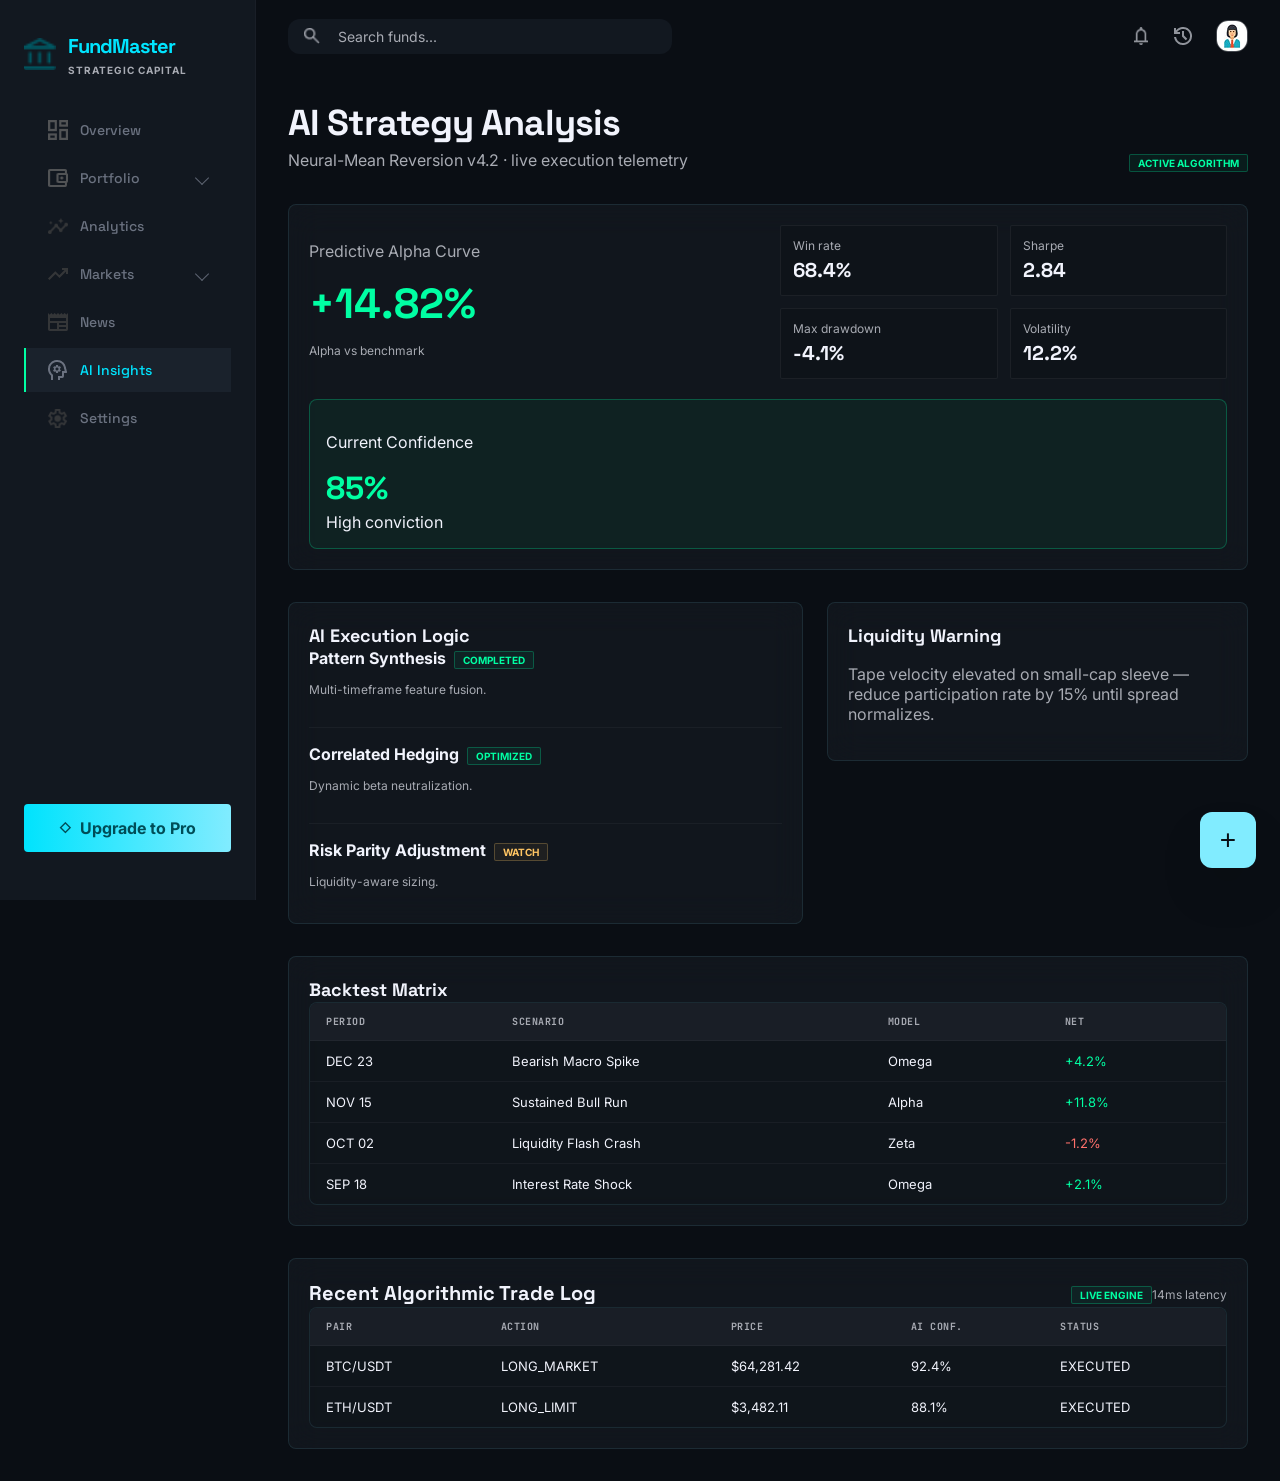
==== commit f664981e: "feat: 部署lzx提供的前端终版代码及新增JS脚本" ====
--- a/frontend_new/ai-insights.html
+++ b/frontend_new/ai-insights.html
@@ -89,171 +89,75 @@
         <main class="content">
           <header class="page-head">
             <div>
-              <h2 class="page-head__title">AI Fund Analysis</h2>
-              <p class="page-head__sub">Real backend data · deterministic metrics · multi-agent reasoning</p>
+              <h2 class="page-head__title">AI Strategy Analysis</h2>
+              <p class="page-head__sub">Neural-Mean Reversion v4.2 · live execution telemetry</p>
             </div>
-            <div class="ai-head-actions">
-              <label class="ai-dev-switch" title="Show technical evidence and raw metadata">
-                <input type="checkbox" data-dev-toggle />
-                <span>Developer view</span>
-              </label>
-              <span class="chip chip--live" data-analysis-status>Ready</span>
-            </div>
+            <span class="chip chip--live">Active Algorithm</span>
           </header>
-
-          <!-- 1 · Control bar -->
-          <section class="glass-panel ai-controls">
-            <form class="ai-form" data-analysis-form>
-              <label>
-                <span>Fund code</span>
-                <input data-fund-code value="000001" autocomplete="off" />
-              </label>
-              <label>
-                <span>Start date</span>
-                <input data-start-date type="date" value="2025-01-01" />
-              </label>
-              <label>
-                <span>Risk profile</span>
-                <select data-risk-profile>
-                  <option value="balanced">Balanced</option>
-                  <option value="conservative">Conservative</option>
-                  <option value="aggressive">Aggressive</option>
-                </select>
-              </label>
-              <button class="ai-submit" type="submit" data-submit-btn>Analyze</button>
-              <details class="ai-runsettings">
-                <summary>Run settings</summary>
-                <div class="ai-runsettings__body">
-                  <label class="ai-toggle">
-                    <input data-real-llm type="checkbox" />
-                    <span>Use real LLM (mock is free and uses the same real backend data)</span>
-                  </label>
-                  <label>
-                    <span>LLM model</span>
-                    <select data-llm-model disabled>
-                      <option value="">Loading models...</option>
-                    </select>
-                  </label>
-                </div>
-              </details>
-            </form>
-          </section>
-
-          <!-- 2 · Verdict: the answer -->
-          <section class="glass-panel ai-verdict">
-            <div class="ai-verdict__grid">
-              <div class="ai-verdict__left">
-                <span class="ai-caption">Overall rating</span>
-                <strong class="ai-rating-badge" data-overall-rating>--</strong>
-                <div class="ai-scorebar" role="img" aria-label="Overall score">
-                  <div class="ai-scorebar__fill" data-score-fill></div>
-                </div>
-                <p class="ai-verdict__score"><strong data-overall-score>--</strong><span>/100</span></p>
-                <div class="ai-verdict__badges">
-                  <span class="ai-badge" data-reliability-badge hidden></span>
-                  <span class="ai-badge" data-confidence-badge hidden></span>
-                </div>
-                <p class="ai-verdict__fund" data-fund-name>Run an analysis to load fund data</p>
-                <p class="ai-verdict__meta muted sm" data-fund-meta></p>
+          <section class="glass-panel ai-hero">
+            <div class="ai-hero__grid">
+              <div>
+                <p class="muted">Predictive Alpha Curve</p>
+                <p class="ai-alpha">+14.82%</p>
+                <p class="muted sm">Alpha vs benchmark</p>
               </div>
-              <div class="ai-verdict__right">
-                <h3 class="section-head__title section-head__title--compact">
-                  Chief Summary
-                  <span class="ai-caption">AI explanation of computed evidence</span>
-                </h3>
-                <p class="ai-summary" data-summary>Run analysis to generate a grounded multi-agent summary.</p>
-                <details class="ai-why">
-                  <summary>Why this rating</summary>
-                  <p data-score-explanation>Run analysis to see how specialist scores shaped the final rating.</p>
-                </details>
+              <div class="ai-dials">
+                <div><span>Win rate</span><strong>68.4%</strong></div>
+                <div><span>Sharpe</span><strong>2.84</strong></div>
+                <div><span>Max drawdown</span><strong class="neg">-4.1%</strong></div>
+                <div><span>Volatility</span><strong>12.2%</strong></div>
               </div>
             </div>
-            <div class="ai-lists">
-              <div>
-                <h4>Key Thesis</h4>
-                <ul class="ai-steps" data-key-thesis><li>No output yet.</li></ul>
-              </div>
-              <div>
-                <h4>Main Risks</h4>
-                <ul class="ai-steps" data-main-risks><li>No output yet.</li></ul>
-              </div>
-              <div>
-                <h4>Action Plan</h4>
-                <ul class="ai-steps" data-action-plan><li>No output yet.</li></ul>
-              </div>
+            <div class="ai-confbox"><p>Current Confidence</p><p class="ai-confbox__n">85%</p><span>High conviction</span></div>
+          </section>
+          <div class="two-col">
+            <section class="glass-panel">
+              <h3 class="section-head__title section-head__title--compact">AI Execution Logic</h3>
+              <ul class="ai-steps">
+                <li><strong>Pattern Synthesis</strong><span class="chip chip--live">Completed</span><p class="muted sm">Multi-timeframe feature fusion.</p></li>
+                <li><strong>Correlated Hedging</strong><span class="chip chip--live">Optimized</span><p class="muted sm">Dynamic beta neutralization.</p></li>
+                <li><strong>Risk Parity Adjustment</strong><span class="chip chip--warn">Watch</span><p class="muted sm">Liquidity-aware sizing.</p></li>
+              </ul>
+            </section>
+            <section class="glass-panel">
+              <h3 class="section-head__title section-head__title--compact">Liquidity Warning</h3>
+              <p class="muted">Tape velocity elevated on small-cap sleeve — reduce participation rate by 15% until spread normalizes.</p>
+            </section>
+          </div>
+          <section class="glass-panel">
+            <h3 class="section-head__title section-head__title--compact">Backtest Matrix</h3>
+            <div class="data-table-wrap">
+              <table class="data-table">
+                <thead><tr><th>Period</th><th>Scenario</th><th>Model</th><th>Net</th></tr></thead>
+                <tbody>
+                  <tr><td>DEC 23</td><td>Bearish Macro Spike</td><td>Omega</td><td class="pos">+4.2%</td></tr>
+                  <tr><td>NOV 15</td><td>Sustained Bull Run</td><td>Alpha</td><td class="pos">+11.8%</td></tr>
+                  <tr><td>OCT 02</td><td>Liquidity Flash Crash</td><td>Zeta</td><td class="neg">-1.2%</td></tr>
+                  <tr><td>SEP 18</td><td>Interest Rate Shock</td><td>Omega</td><td class="pos">+2.1%</td></tr>
+                </tbody>
+              </table>
             </div>
           </section>
-
-          <!-- 3 · Deterministic metrics strip -->
-          <section class="glass-panel ai-metrics">
-            <div class="section-head">
-              <h3 class="section-head__title section-head__title--compact">Computed Metrics</h3>
-              <span class="muted sm" data-metrics-note>Metrics are computed deterministically from NAV data — the LLM only explains them.</span>
+          <section class="glass-panel">
+            <div class="section-head"><h3 class="section-head__title">Recent Algorithmic Trade Log</h3><div><span class="chip chip--live">Live Engine</span><span class="muted sm">14ms latency</span></div></div>
+            <div class="data-table-wrap">
+              <table class="data-table">
+                <thead><tr><th>Pair</th><th>Action</th><th>Price</th><th>AI Conf.</th><th>Status</th></tr></thead>
+                <tbody>
+                  <tr><td>BTC/USDT</td><td>LONG_MARKET</td><td>$64,281.42</td><td>92.4%</td><td>EXECUTED</td></tr>
+                  <tr><td>ETH/USDT</td><td>LONG_LIMIT</td><td>$3,482.11</td><td>88.1%</td><td>EXECUTED</td></tr>
+                </tbody>
+              </table>
             </div>
-            <div class="ai-metric-grid" data-quant-metrics>
-              <p class="ai-placeholder">Run an analysis to compute return and risk metrics from real NAV history.</p>
-            </div>
-          </section>
-
-          <!-- 4 · Pipeline: how it was produced -->
-          <section class="glass-panel ai-pipeline">
-            <div class="section-head">
-              <h3 class="section-head__title section-head__title--compact">How This Analysis Was Produced</h3>
-              <span class="muted sm">Skipped checks are honest refusals — the model never guesses when data is missing.</span>
-            </div>
-            <ol class="ai-stages" data-pipeline-stages>
-              <li class="ai-stage ai-stage--idle"><div class="ai-stage__inner"><span class="ai-stage__step">1</span><div class="ai-stage__body"><strong>Real Data</strong><span class="ai-stage__stat">waiting</span></div></div></li>
-              <li class="ai-stage ai-stage--idle"><div class="ai-stage__inner"><span class="ai-stage__step">2</span><div class="ai-stage__body"><strong>Computed Metrics</strong><span class="ai-stage__stat">waiting</span></div></div></li>
-              <li class="ai-stage ai-stage--idle"><div class="ai-stage__inner"><span class="ai-stage__step">3</span><div class="ai-stage__body"><strong>Specialist Checks</strong><span class="ai-stage__stat">waiting</span></div></div></li>
-              <li class="ai-stage ai-stage--idle"><div class="ai-stage__inner"><span class="ai-stage__step">4</span><div class="ai-stage__body"><strong>Aggregation</strong><span class="ai-stage__stat">waiting</span></div></div></li>
-            </ol>
-            <div class="ai-drawer" data-stage-drawer hidden></div>
-          </section>
-
-          <!-- 5 · Specialist agent cards -->
-          <section class="glass-panel ai-agents">
-            <div class="section-head">
-              <h3 class="section-head__title section-head__title--compact">Specialist Checks</h3>
-              <span class="muted sm" data-agent-count>idle</span>
-            </div>
-            <div class="ai-agent-grid" data-agent-grid>
-              <p class="ai-placeholder">Each specialist agent audits one perspective (performance, risk, exposure, news, sector, peers) and can refuse when its data is missing.</p>
-            </div>
-            <div class="ai-drawer" data-agent-drawer hidden></div>
-          </section>
-
-          <!-- 6 · Developer layer (hidden by default) -->
-          <section class="glass-panel ai-devpanel" data-dev-panel hidden>
-            <div class="section-head">
-              <h3 class="section-head__title section-head__title--compact">Developer View</h3>
-              <span class="muted sm" data-run-id>no run yet</span>
-            </div>
-            <div class="ai-dev-grid">
-              <div class="ai-dev-block">
-                <h4>Backend data coverage</h4>
-                <div class="coverage-grid" data-dev-coverage>
-                  <div><span>Status</span><strong>Run an analysis first.</strong></div>
-                </div>
-              </div>
-              <div class="ai-dev-block">
-                <h4>Run metadata</h4>
-                <ul class="ai-dev-meta" data-dev-metadata>
-                  <li>Run an analysis first.</li>
-                </ul>
-              </div>
-            </div>
-            <details class="technical-evidence">
-              <summary>Full analysis trace (technical)</summary>
-              <ul data-technical-evidence>
-                <li>No backend or agent trace has been recorded yet.</li>
-              </ul>
-            </details>
           </section>
         </main>
 
         <button type="button" class="fab" aria-label="快捷操作"><span class="fab__plus" aria-hidden="true">+</span></button>
       </div>
     </div>
-    <script src="js/ai-insights.js?v=20260703-1"></script>
+    <script src="scripts/config.js"></script>
+    <script src="scripts/api.js"></script>
+    <script src="scripts/search.js"></script>
+    <script src="scripts/pro-upgrade.js"></script>
   </body>
 </html>
--- a/frontend_new/css/shell.css
+++ b/frontend_new/css/shell.css
@@ -168,12 +168,38 @@
   height: 20px;
   flex-shrink: 0;
   object-fit: contain;
-}
-
-.nav-group { margin: 0; }
-.nav-group > summary { list-style: none; cursor: pointer; }
-.nav-group > summary::-webkit-details-marker { display: none; }
-.nav-parent { justify-content: flex-start; }
+  filter: grayscale(1) brightness(0.58);
+  opacity: 0.72;
+  transition: filter 0.15s ease, opacity 0.15s ease;
+}
+
+.nav-link:hover .nav-link__icon {
+  filter: grayscale(1) brightness(0.78);
+  opacity: 0.86;
+}
+
+.nav-link--active .nav-link__icon {
+  filter: none;
+  opacity: 1;
+}
+
+.nav-group {
+  margin: 0;
+}
+
+.nav-group > summary {
+  list-style: none;
+  cursor: pointer;
+}
+
+.nav-group > summary::-webkit-details-marker {
+  display: none;
+}
+
+.nav-parent {
+  justify-content: flex-start;
+}
+
 .nav-caret {
   margin-left: auto;
   width: 10px;
@@ -184,8 +210,18 @@
   transition: transform 0.15s ease;
   opacity: 0.85;
 }
-.nav-group[open] .nav-caret { transform: rotate(225deg); }
-.nav-submenu { display: flex; flex-direction: column; gap: 2px; margin: 2px 0 6px; }
+
+.nav-group[open] .nav-caret {
+  transform: rotate(225deg);
+}
+
+.nav-submenu {
+  display: flex;
+  flex-direction: column;
+  gap: 2px;
+  margin: 2px 0 6px;
+}
+
 .nav-sublink {
   margin-left: 32px;
   padding: 8px 12px;
@@ -197,8 +233,15 @@
   line-height: 1.35;
   transition: color 0.15s ease, background 0.15s ease;
 }
-.nav-sublink:hover { color: var(--text-muted); background: rgba(255, 255, 255, 0.03); }
-.nav-sublink--active { color: var(--accent-cyan); }
+
+.nav-sublink:hover {
+  color: var(--text-muted);
+  background: rgba(255, 255, 255, 0.03);
+}
+
+.nav-sublink--active {
+  color: var(--accent-cyan);
+}
 
 .sidebar__footer {
   padding: 0 24px;
@@ -251,6 +294,7 @@
 
 /* 搜索框容器：圆角 12px，内边距贴近设计 */
 .search-field {
+  position: relative;
   display: flex;
   align-items: center;
   gap: 16px;
@@ -283,6 +327,70 @@
 
 .search-field__input::placeholder {
   color: var(--text-muted);
+}
+
+.search-results {
+  position: absolute;
+  top: calc(100% + 10px);
+  left: 0;
+  right: 0;
+  z-index: 80;
+  overflow: hidden;
+  border: 1px solid var(--border-glow);
+  border-radius: var(--radius-lg);
+  background: rgba(21, 26, 33, 0.98);
+  backdrop-filter: blur(14px);
+  -webkit-backdrop-filter: blur(14px);
+}
+
+.search-result {
+  display: grid;
+  grid-template-columns: 72px 1fr;
+  gap: 12px;
+  align-items: center;
+  padding: 12px 14px;
+  color: var(--text-primary);
+  text-decoration: none;
+  border-bottom: 1px solid rgba(129, 236, 255, 0.08);
+}
+
+.search-result:last-child {
+  border-bottom: 0;
+}
+
+.search-result:hover {
+  background: rgba(129, 236, 255, 0.08);
+}
+
+.search-result__code {
+  color: var(--accent-cyan);
+  font: 700 12px var(--font-mono);
+}
+
+.search-result__main {
+  min-width: 0;
+}
+
+.search-result__main strong,
+.search-result__main small {
+  display: block;
+  overflow: hidden;
+  text-overflow: ellipsis;
+  white-space: nowrap;
+}
+
+.search-result__main strong {
+  font-size: 13px;
+}
+
+.search-result__main small,
+.search-results__empty {
+  color: var(--text-muted);
+  font-size: 12px;
+}
+
+.search-results__empty {
+  padding: 12px 14px;
 }
 
 .top-bar__actions {
@@ -492,19 +600,6 @@
   background: var(--bg-card);
   backdrop-filter: blur(16px);
   -webkit-backdrop-filter: blur(16px);
-}
-
-.api-status {
-  display: inline-flex;
-  align-items: center;
-  min-height: 20px;
-  font-family: var(--font-mono);
-  font-size: 10px;
-  color: var(--accent-cyan);
-}
-
-.api-status--error {
-  color: var(--accent-amber);
 }
 
 /* 右下角 FAB */
@@ -566,8 +661,17 @@
     padding: 0;
   }
 
-  .nav-group, .nav-submenu { width: 100%; }
-  .nav-sublink { margin-left: 12px; }
+  .nav-group {
+    width: 100%;
+  }
+
+  .nav-submenu {
+    width: 100%;
+  }
+
+  .nav-sublink {
+    margin-left: 12px;
+  }
 
   .nav-link {
     padding: 8px 12px;
@@ -602,3 +706,253 @@
     bottom: 16px;
   }
 }
+
+/* ---------- Upgrade to Pro modal ---------- */
+body.pro-modal-open {
+  overflow: hidden;
+}
+
+.pro-modal[hidden] {
+  display: none;
+}
+
+.pro-modal {
+  position: fixed;
+  inset: 0;
+  z-index: 1400;
+  display: grid;
+  place-items: center;
+  padding: 24px;
+}
+
+.pro-modal__backdrop {
+  position: absolute;
+  inset: 0;
+  background: rgba(5, 8, 14, 0.78);
+  backdrop-filter: blur(10px);
+  -webkit-backdrop-filter: blur(10px);
+}
+
+.pro-modal__panel {
+  position: relative;
+  width: min(560px, 100%);
+  max-height: calc(100vh - 48px);
+  overflow: auto;
+  border: 1px solid rgba(255, 197, 99, 0.28);
+  border-radius: 22px;
+  background: rgba(21, 26, 33, 0.98);
+  color: var(--text-primary);
+  padding: 24px;
+}
+
+.pro-modal__cancel {
+  position: absolute;
+  top: 18px;
+  right: 18px;
+  border: 1px solid rgba(168, 171, 179, 0.3);
+  border-radius: 999px;
+  background: rgba(255, 255, 255, 0.04);
+  color: var(--text-muted);
+  font: 700 12px var(--font-sans);
+  padding: 7px 12px;
+  cursor: pointer;
+}
+
+.pro-modal__hero {
+  display: grid;
+  grid-template-columns: 60px 1fr;
+  gap: 16px;
+  align-items: center;
+  margin-bottom: 18px;
+  padding: 18px;
+  border: 1px solid rgba(129, 236, 255, 0.12);
+  border-radius: 18px;
+  background:
+    linear-gradient(135deg, rgba(129, 236, 255, 0.12), rgba(255, 197, 99, 0.08)),
+    rgba(255, 255, 255, 0.04);
+}
+
+.pro-modal__avatar {
+  display: grid;
+  place-items: center;
+  width: 60px;
+  height: 60px;
+  border-radius: 18px;
+  background: linear-gradient(135deg, var(--accent-cyan), var(--accent-amber));
+  color: #081018;
+  font-family: var(--font-display);
+  font-weight: 900;
+}
+
+.pro-modal__eyebrow {
+  margin: 0 0 4px;
+  color: var(--accent-amber);
+  font-size: 12px;
+  font-weight: 800;
+  letter-spacing: 0.08em;
+  text-transform: uppercase;
+}
+
+.pro-modal__title {
+  margin: 0;
+  font-family: var(--font-display);
+  font-size: 24px;
+  line-height: 1.1;
+}
+
+.pro-modal__sub {
+  margin: 6px 0 0;
+  color: var(--text-muted);
+  font-size: 13px;
+}
+
+.pro-modal__plans {
+  display: grid;
+  grid-template-columns: repeat(2, minmax(0, 1fr));
+  gap: 14px;
+}
+
+.pro-plan {
+  position: relative;
+  min-height: 124px;
+  padding: 18px;
+  border: 1px solid var(--border-subtle);
+  border-radius: 18px;
+  background: rgba(255, 255, 255, 0.04);
+  color: var(--text-primary);
+  text-align: left;
+  cursor: pointer;
+}
+
+.pro-plan--active {
+  border-color: rgba(255, 197, 99, 0.7);
+  background: rgba(255, 197, 99, 0.1);
+}
+
+.pro-plan__badge {
+  position: absolute;
+  top: -10px;
+  left: 14px;
+  padding: 4px 10px;
+  border-radius: 999px;
+  background: rgba(255, 197, 99, 0.95);
+  color: #2b2108;
+  font-size: 11px;
+  font-weight: 900;
+}
+
+.pro-plan__name,
+.pro-plan__note {
+  display: block;
+  color: var(--text-muted);
+  font-size: 13px;
+}
+
+.pro-plan__price {
+  display: block;
+  margin: 12px 0 8px;
+  color: var(--accent-amber);
+  font-family: var(--font-display);
+  font-size: 32px;
+}
+
+.pro-modal__section-title {
+  display: flex;
+  align-items: center;
+  gap: 12px;
+  justify-content: center;
+  margin: 24px 0 12px;
+  color: var(--text-primary);
+  font-weight: 900;
+}
+
+.pro-modal__section-title span {
+  width: 26px;
+  height: 2px;
+  border-radius: 999px;
+  background: var(--accent-amber);
+}
+
+.pro-benefits {
+  display: grid;
+  gap: 8px;
+  margin: 0;
+  padding: 0;
+  list-style: none;
+}
+
+.pro-benefit {
+  display: grid;
+  grid-template-columns: 46px 1fr 16px;
+  gap: 14px;
+  align-items: center;
+  padding: 12px 0;
+  border-bottom: 1px solid rgba(129, 236, 255, 0.08);
+}
+
+.pro-benefit__icon {
+  display: grid;
+  place-items: center;
+  width: 46px;
+  height: 46px;
+  border-radius: 50%;
+  background: rgba(255, 197, 99, 0.18);
+  color: var(--accent-amber);
+  font: 900 11px var(--font-display);
+}
+
+.pro-benefit h3 {
+  margin: 0 0 4px;
+  font-size: 15px;
+}
+
+.pro-benefit p {
+  margin: 0;
+  color: var(--text-muted);
+  font-size: 13px;
+  line-height: 1.45;
+}
+
+.pro-benefit__arrow {
+  color: var(--text-muted);
+  font-size: 24px;
+}
+
+.pro-modal__confirm {
+  width: 100%;
+  margin-top: 18px;
+  padding: 15px 18px;
+  border: 0;
+  border-radius: 999px;
+  background: linear-gradient(90deg, #f5c667, #ffe4a3);
+  color: #4b3507;
+  font: 900 16px var(--font-display);
+  cursor: pointer;
+}
+
+.pro-modal__status {
+  margin: 12px 0 0;
+  color: var(--accent-green);
+  text-align: center;
+  font-size: 13px;
+}
+
+@media (max-width: 640px) {
+  .pro-modal {
+    align-items: end;
+    padding: 12px;
+  }
+
+  .pro-modal__panel {
+    padding: 20px;
+    border-radius: 22px 22px 14px 14px;
+  }
+
+  .pro-modal__plans {
+    grid-template-columns: 1fr;
+  }
+
+  .pro-modal__hero {
+    grid-template-columns: 1fr;
+  }
+}
--- a/frontend_new/css/page-ai-insights.css
+++ b/frontend_new/css/page-ai-insights.css
@@ -1,290 +1,69 @@
-/* AI Insights 页面样式。
-   只使用 shell.css 既有 token（颜色/字体/圆角），视觉基调与全站 glass-panel 一致；
-   全部类名带 .ai- 前缀，避免影响其他页面。 */
+/* Figma 11:1030 AI Insights */
 
-/* ---------- 页头右侧：开发者开关 ---------- */
-
-.ai-head-actions {
-  display: flex;
-  align-items: center;
-  gap: 14px;
-}
-
-.ai-dev-switch {
-  display: inline-flex;
-  align-items: center;
-  gap: 7px;
-  font-size: 12px;
-  color: var(--text-muted);
-  cursor: pointer;
-  user-select: none;
-}
-
-.ai-dev-switch input {
-  accent-color: var(--accent-cyan);
-}
-
-/* ---------- 1 · 控制条 ---------- */
-
-.ai-controls {
-  padding: 16px 20px;
-}
-
-.ai-form {
-  display: grid;
-  grid-template-columns: minmax(120px, 1fr) minmax(140px, 1fr) minmax(140px, 1fr) auto minmax(0, 1.4fr);
-  gap: 14px;
-  align-items: end;
-}
-
-.ai-form label {
-  display: flex;
-  flex-direction: column;
-  gap: 6px;
-  font-size: 12px;
-  color: var(--text-muted);
-}
-
-.ai-form input,
-.ai-form select {
-  min-height: 40px;
-  border: 1px solid rgba(68, 72, 79, 0.45);
-  border-radius: var(--radius-sm);
-  background: rgba(15, 20, 26, 0.8);
-  color: var(--text-primary);
-  padding: 0 12px;
-  font: inherit;
-}
-
-.ai-submit {
-  min-height: 40px;
-  padding: 0 26px;
-  border: 0;
-  border-radius: var(--radius-sm);
-  background: var(--accent-green);
-  color: #07110d;
-  font-weight: 800;
-  cursor: pointer;
-}
-
-.ai-submit:disabled {
-  opacity: 0.5;
-  cursor: wait;
-}
-
-.ai-runsettings {
-  align-self: end;
-  font-size: 12px;
-  color: var(--text-muted);
-}
-
-.ai-runsettings summary {
-  cursor: pointer;
-  min-height: 40px;
-  display: flex;
-  align-items: center;
-  padding: 0 12px;
-  border: 1px dashed rgba(68, 72, 79, 0.45);
-  border-radius: var(--radius-sm);
-}
-
-.ai-runsettings[open] summary {
-  border-style: solid;
-  color: var(--text-primary);
-}
-
-.ai-runsettings__body {
-  margin-top: 10px;
-  display: grid;
-  gap: 10px;
-}
-
-.ai-toggle {
-  flex-direction: row !important;
-  align-items: center;
-  gap: 8px !important;
-}
-
-.ai-toggle input {
-  min-height: auto;
-  accent-color: var(--accent-green);
-}
-
-/* ---------- 2 · 结论层 ---------- */
-
-.ai-verdict {
+.ai-hero {
   display: flex;
   flex-direction: column;
   gap: 20px;
 }
 
-.ai-verdict__grid {
+.ai-hero__grid {
   display: grid;
-  grid-template-columns: minmax(240px, 320px) minmax(0, 1fr);
-  gap: 28px;
+  grid-template-columns: minmax(0, 1fr) minmax(0, 1fr);
+  gap: 24px;
+  align-items: start;
 }
 
-.ai-caption {
-  display: block;
-  font-size: 11px;
-  font-weight: 600;
-  letter-spacing: 0.08em;
-  text-transform: uppercase;
+@media (max-width: 800px) {
+  .ai-hero__grid {
+    grid-template-columns: 1fr;
+  }
+}
+
+.ai-alpha {
+  margin: 8px 0 0;
+  font-family: var(--font-display);
+  font-weight: 900;
+  font-size: 42px;
+  color: var(--accent-green);
+}
+
+.ai-dials {
+  display: grid;
+  grid-template-columns: 1fr 1fr;
+  gap: 12px;
+}
+
+.ai-dials div {
+  padding: 12px;
+  border-radius: var(--radius-sm);
+  background: rgba(15, 20, 26, 0.8);
+  border: 1px solid rgba(68, 72, 79, 0.25);
+  display: flex;
+  flex-direction: column;
+  gap: 4px;
+  font-size: 12px;
   color: var(--text-muted);
 }
 
-.section-head__title .ai-caption {
-  display: inline-block;
-  margin-left: 10px;
-  text-transform: none;
-  letter-spacing: 0;
-  font-weight: 400;
-}
-
-.ai-rating-badge {
-  display: inline-block;
-  margin: 8px 0 12px;
+.ai-dials strong {
   font-family: var(--font-display);
-  font-weight: 900;
-  font-size: 40px;
-  line-height: 1;
-  color: var(--text-muted);
-}
-
-.ai-rating-badge--green { color: var(--accent-green); }
-.ai-rating-badge--cyan { color: var(--accent-cyan); }
-.ai-rating-badge--amber { color: var(--accent-amber); }
-.ai-rating-badge--red { color: var(--accent-red); }
-.ai-rating-badge--muted { color: var(--text-muted); }
-
-.ai-verdict__left {
-  display: flex;
-  flex-direction: column;
-  align-items: flex-start;
-}
-
-.ai-verdict__left .ai-scorebar {
-  align-self: stretch;
-}
-
-.ai-verdict__right {
-  min-width: 0;
-}
-
-.ai-scorebar {
-  height: 8px;
-  border-radius: 999px;
-  background: rgba(68, 72, 79, 0.35);
-  overflow: hidden;
-}
-
-.ai-scorebar--sm {
-  height: 6px;
-  flex: 1;
-}
-
-.ai-scorebar__fill {
-  height: 100%;
-  width: 0;
-  border-radius: 999px;
-  background: var(--text-muted);
-  transition: width 0.4s ease;
-}
-
-.ai-scorebar__fill--green { background: var(--accent-green); }
-.ai-scorebar__fill--cyan { background: var(--accent-cyan); }
-.ai-scorebar__fill--amber { background: var(--accent-amber); }
-.ai-scorebar__fill--red { background: var(--accent-red); }
-.ai-scorebar__fill--muted { background: var(--text-muted); }
-
-.ai-verdict__score {
-  margin: 8px 0 10px;
-  color: var(--text-muted);
-  font-size: 13px;
-}
-
-.ai-verdict__score strong {
-  font-family: var(--font-display);
-  font-size: 24px;
-  color: var(--text-primary);
-  margin-right: 2px;
-}
-
-.ai-verdict__badges {
-  display: flex;
-  flex-wrap: wrap;
-  gap: 6px;
-  margin-bottom: 12px;
-}
-
-.ai-badge {
-  display: inline-flex;
-  align-items: center;
-  padding: 3px 9px;
-  border-radius: 999px;
-  border: 1px solid rgba(68, 72, 79, 0.45);
-  color: var(--text-muted);
-  font-size: 11px;
-  font-weight: 700;
-}
-
-.ai-badge--green { border-color: rgba(0, 255, 163, 0.35); color: var(--accent-green); }
-.ai-badge--cyan { border-color: rgba(129, 236, 255, 0.35); color: var(--accent-cyan); }
-.ai-badge--amber { border-color: rgba(255, 197, 99, 0.4); color: var(--accent-amber); }
-.ai-badge--red { border-color: rgba(255, 113, 108, 0.4); color: var(--accent-red); }
-.ai-badge--muted { border-color: rgba(68, 72, 79, 0.45); color: var(--text-muted); }
-
-.ai-verdict__fund {
-  margin: 0;
-  font-family: var(--font-display);
-  font-weight: 700;
-  font-size: 18px;
+  font-size: 20px;
   color: var(--text-primary);
 }
 
-.ai-verdict__meta {
-  margin: 4px 0 0;
+.ai-confbox {
+  padding: 16px;
+  border-radius: var(--radius-md);
+  border: 1px solid rgba(0, 255, 163, 0.25);
+  background: rgba(0, 255, 163, 0.05);
 }
 
-.ai-summary {
-  margin: 12px 0 0;
-  color: var(--text-primary);
-  line-height: 1.7;
-  font-size: 14px;
-}
-
-.ai-why {
-  margin-top: 14px;
-  border-top: 1px solid rgba(68, 72, 79, 0.25);
-  padding-top: 12px;
-}
-
-.ai-why summary {
-  cursor: pointer;
-  font-weight: 700;
-  font-size: 13px;
-  color: var(--text-primary);
-}
-
-.ai-why p {
-  margin: 10px 0 0;
-  color: var(--text-muted);
-  line-height: 1.6;
-  font-size: 13px;
-}
-
-.ai-lists {
-  display: grid;
-  grid-template-columns: repeat(3, minmax(0, 1fr));
-  gap: 18px;
-  border-top: 1px solid rgba(68, 72, 79, 0.25);
-  padding-top: 16px;
-}
-
-.ai-lists h4 {
-  margin: 0 0 10px;
-  font-size: 13px;
-  color: var(--text-primary);
+.ai-confbox__n {
+  margin: 4px 0;
+  font-size: 32px;
+  font-weight: 800;
+  font-family: var(--font-display);
+  color: var(--accent-green);
 }
 
 .ai-steps {
@@ -293,464 +72,20 @@
   padding: 0;
   display: flex;
   flex-direction: column;
-  gap: 10px;
+  gap: 16px;
 }
 
 .ai-steps li {
-  padding-left: 14px;
-  position: relative;
-  color: var(--text-muted);
-  font-size: 13px;
-  line-height: 1.55;
-}
-
-.ai-steps li::before {
-  content: "";
-  position: absolute;
-  left: 0;
-  top: 8px;
-  width: 5px;
-  height: 5px;
-  border-radius: 50%;
-  background: var(--accent-cyan);
-}
-
-/* ---------- 3 · 量化指标条 ---------- */
-
-.ai-metric-grid {
-  display: grid;
-  grid-template-columns: repeat(auto-fit, minmax(140px, 1fr));
-  gap: 12px;
-}
-
-.ai-metric {
-  padding: 12px;
-  border-radius: var(--radius-sm);
-  background: rgba(15, 20, 26, 0.8);
-  border: 1px solid rgba(68, 72, 79, 0.25);
-  display: flex;
-  flex-direction: column;
-  gap: 5px;
-}
-
-.ai-metric__k {
-  font-size: 11px;
-  color: var(--text-muted);
-}
-
-.ai-metric__v {
-  font-family: var(--font-display);
-  font-size: 19px;
-  color: var(--text-primary);
-}
-
-.ai-metric__v--pos { color: var(--accent-green); }
-.ai-metric__v--neg { color: var(--accent-red); }
-
-/* ---------- 4 · 流水线 stepper ---------- */
-
-.ai-stages {
-  list-style: none;
-  margin: 0;
-  padding: 0;
-  display: grid;
-  grid-template-columns: repeat(4, minmax(0, 1fr));
-  gap: 12px;
-}
-
-.ai-stage {
-  position: relative;
-}
-
-.ai-stage:not(:last-child)::after {
-  content: "→";
-  position: absolute;
-  top: 50%;
-  right: -13px;
-  transform: translateY(-50%);
-  color: var(--text-muted);
-  font-size: 14px;
-  z-index: 1;
-}
-
-.ai-stage__inner {
-  width: 100%;
-  min-height: 96px;
-  text-align: left;
-  display: flex;
-  gap: 12px;
-  align-items: flex-start;
-  padding: 14px;
-  border-radius: var(--radius-sm);
-  border: 1px solid rgba(129, 236, 255, 0.14);
-  background: rgba(15, 20, 26, 0.72);
-  color: inherit;
-  font: inherit;
-}
-
-button.ai-stage__inner {
-  cursor: pointer;
-}
-
-.ai-stage--ok .ai-stage__inner { border-color: rgba(0, 255, 163, 0.28); }
-.ai-stage--warning .ai-stage__inner { border-color: rgba(255, 197, 99, 0.35); }
-.ai-stage--error .ai-stage__inner { border-color: rgba(255, 113, 108, 0.4); }
-.ai-stage--open .ai-stage__inner { background: rgba(129, 236, 255, 0.08); }
-
-.ai-stage__step {
-  flex: 0 0 auto;
-  width: 28px;
-  height: 28px;
-  border-radius: 50%;
-  display: grid;
-  place-items: center;
-  background: rgba(129, 236, 255, 0.12);
-  color: var(--text-primary);
-  font-weight: 800;
-  font-family: var(--font-display);
-}
-
-.ai-stage--ok .ai-stage__step { background: rgba(0, 255, 163, 0.14); color: var(--accent-green); }
-.ai-stage--warning .ai-stage__step { background: rgba(255, 197, 99, 0.16); color: var(--accent-amber); }
-.ai-stage--error .ai-stage__step { background: rgba(255, 113, 108, 0.16); color: var(--accent-red); }
-
-.ai-stage__body {
-  display: flex;
-  flex-direction: column;
-  gap: 4px;
-  min-width: 0;
-}
-
-.ai-stage__body strong {
-  font-family: var(--font-display);
-  color: var(--text-primary);
-  font-size: 14px;
-}
-
-.ai-stage__stat {
-  font-size: 12px;
-  color: var(--text-primary);
-  overflow-wrap: anywhere;
-}
-
-.ai-stage--idle .ai-stage__stat {
-  color: var(--text-muted);
-}
-
-.ai-stage__sub {
-  font-size: 11px;
-  color: var(--text-muted);
-}
-
-/* ---------- 抽屉（流水线 / agent 共用） ---------- */
-
-.ai-drawer {
-  margin-top: 14px;
-  padding: 14px;
-  border-radius: var(--radius-sm);
-  border: 1px solid rgba(129, 236, 255, 0.14);
-  background: rgba(15, 20, 26, 0.6);
-  display: flex;
-  flex-direction: column;
-  gap: 12px;
-}
-
-.ai-drawer__title {
-  margin: 0;
-  font-size: 13px;
-  color: var(--text-primary);
-  font-family: var(--font-display);
-}
-
-.ai-drawer__item {
-  display: flex;
-  flex-direction: column;
-  gap: 6px;
-  padding-bottom: 10px;
+  padding-bottom: 16px;
   border-bottom: 1px solid rgba(68, 72, 79, 0.2);
 }
 
-.ai-drawer__item:last-child {
+.ai-steps li:last-child {
   border-bottom: none;
   padding-bottom: 0;
 }
 
-.ai-drawer__item strong {
-  color: var(--text-primary);
-  font-size: 13px;
+.ai-steps strong {
+  display: inline-block;
+  margin-right: 8px;
 }
-
-.ai-drawer__item p {
-  margin: 0;
-  color: var(--text-muted);
-  font-size: 13px;
-  line-height: 1.6;
-}
-
-.ai-drawer__list {
-  margin: 0;
-  padding-left: 18px;
-  color: var(--text-muted);
-  font-size: 13px;
-  line-height: 1.6;
-}
-
-.trace-status {
-  display: inline-flex;
-  width: fit-content;
-  padding: 3px 8px;
-  border-radius: 999px;
-  border: 1px solid rgba(0, 255, 163, 0.24);
-  color: var(--accent-green);
-  font-size: 11px;
-  font-weight: 800;
-  text-transform: uppercase;
-}
-
-.trace-status--warning,
-.trace-status--idle {
-  border-color: rgba(255, 196, 87, 0.3);
-  color: var(--accent-amber);
-}
-
-.trace-status--error {
-  border-color: rgba(255, 91, 119, 0.34);
-  color: var(--accent-red);
-}
-
-.trace-evidence {
-  display: flex;
-  flex-wrap: wrap;
-  gap: 6px;
-}
-
-.trace-evidence span {
-  padding: 4px 7px;
-  border-radius: var(--radius-sm);
-  background: rgba(129, 236, 255, 0.08);
-  color: var(--text-muted);
-  font-size: 11px;
-}
-
-/* ---------- 5 · Agent 卡片 ---------- */
-
-.ai-agent-grid {
-  display: grid;
-  grid-template-columns: repeat(auto-fill, minmax(230px, 1fr));
-  gap: 12px;
-}
-
-.ai-agent-card {
-  border-radius: var(--radius-sm);
-  border: 1px solid rgba(129, 236, 255, 0.14);
-  background: rgba(15, 20, 26, 0.72);
-}
-
-.ai-agent-card--green { border-color: rgba(0, 255, 163, 0.25); }
-.ai-agent-card--cyan { border-color: rgba(129, 236, 255, 0.25); }
-.ai-agent-card--amber { border-color: rgba(255, 197, 99, 0.3); }
-.ai-agent-card--red { border-color: rgba(255, 113, 108, 0.35); }
-.ai-agent-card--muted,
-.ai-agent-card--off { opacity: 0.82; }
-.ai-agent-card--openx { background: rgba(129, 236, 255, 0.07); }
-
-.ai-agent-card__inner {
-  width: 100%;
-  height: 100%;
-  display: flex;
-  flex-direction: column;
-  gap: 10px;
-  padding: 14px;
-  text-align: left;
-  border: 0;
-  background: transparent;
-  color: inherit;
-  font: inherit;
-  cursor: pointer;
-}
-
-.ai-agent-card__head {
-  display: flex;
-  flex-direction: column;
-  gap: 3px;
-}
-
-.ai-agent-card__head strong {
-  font-family: var(--font-display);
-  color: var(--text-primary);
-  font-size: 14px;
-}
-
-.ai-agent-card__desc {
-  font-size: 11px;
-  color: var(--text-muted);
-}
-
-.ai-agent-card__score {
-  display: flex;
-  align-items: center;
-  gap: 10px;
-}
-
-.ai-agent-card__scorenum {
-  font-family: var(--font-display);
-  font-weight: 700;
-  color: var(--text-primary);
-  font-size: 14px;
-}
-
-.ai-agent-card__chips {
-  display: flex;
-  flex-wrap: wrap;
-  gap: 6px;
-}
-
-.ai-agent-card__points {
-  list-style: none;
-  margin: 0;
-  padding: 0;
-  display: flex;
-  flex-direction: column;
-  gap: 6px;
-}
-
-.ai-agent-card__points li {
-  position: relative;
-  padding-left: 12px;
-  color: var(--text-muted);
-  font-size: 12px;
-  line-height: 1.5;
-}
-
-.ai-agent-card__points li::before {
-  content: "";
-  position: absolute;
-  left: 0;
-  top: 7px;
-  width: 4px;
-  height: 4px;
-  border-radius: 50%;
-  background: var(--accent-cyan);
-}
-
-.ai-agent-card__note {
-  margin: 0;
-  color: var(--text-muted);
-  font-size: 12px;
-  line-height: 1.5;
-}
-
-.ai-agent-card__more {
-  margin-top: auto;
-  font-size: 11px;
-  font-weight: 700;
-  color: var(--accent-cyan);
-}
-
-/* ---------- 6 · 开发者层 ---------- */
-
-.ai-dev-grid {
-  display: grid;
-  grid-template-columns: minmax(0, 1.4fr) minmax(0, 1fr);
-  gap: 18px;
-}
-
-.ai-dev-block h4 {
-  margin: 0 0 10px;
-  font-size: 13px;
-  color: var(--text-primary);
-}
-
-.coverage-grid {
-  display: grid;
-  grid-template-columns: repeat(2, minmax(0, 1fr));
-  gap: 12px;
-}
-
-.coverage-grid div {
-  padding: 12px;
-  border-radius: var(--radius-sm);
-  background: rgba(15, 20, 26, 0.8);
-  border: 1px solid rgba(68, 72, 79, 0.25);
-  min-width: 0;
-}
-
-.coverage-grid span {
-  display: block;
-  color: var(--text-muted);
-  font-size: 12px;
-}
-
-.coverage-grid strong {
-  display: block;
-  color: var(--text-primary);
-  font-size: 13px;
-  overflow-wrap: anywhere;
-}
-
-.ai-dev-meta {
-  list-style: none;
-  margin: 0;
-  padding: 12px;
-  border-radius: var(--radius-sm);
-  background: rgba(15, 20, 26, 0.8);
-  border: 1px solid rgba(68, 72, 79, 0.25);
-  color: var(--text-muted);
-  font-family: var(--font-mono);
-  font-size: 12px;
-  line-height: 1.9;
-  overflow-wrap: anywhere;
-}
-
-.technical-evidence {
-  margin-top: 16px;
-  border-top: 1px solid rgba(68, 72, 79, 0.25);
-  padding-top: 12px;
-}
-
-.technical-evidence summary {
-  cursor: pointer;
-  color: var(--text-primary);
-  font-weight: 700;
-  font-size: 13px;
-}
-
-.technical-evidence ul {
-  margin: 12px 0 0;
-  padding-left: 18px;
-  color: var(--text-muted);
-  font-family: var(--font-mono);
-  font-size: 11px;
-  line-height: 1.8;
-  overflow-wrap: anywhere;
-}
-
-/* ---------- 占位与响应式 ---------- */
-
-.ai-placeholder {
-  margin: 0;
-  color: var(--text-muted);
-  font-size: 13px;
-}
-
-@media (max-width: 1100px) {
-  .ai-form {
-    grid-template-columns: repeat(2, minmax(0, 1fr));
-  }
-  .ai-stages {
-    grid-template-columns: repeat(2, minmax(0, 1fr));
-  }
-  .ai-stage:not(:last-child)::after {
-    display: none;
-  }
-}
-
-@media (max-width: 800px) {
-  .ai-verdict__grid,
-  .ai-lists,
-  .ai-dev-grid,
-  .ai-stages,
-  .ai-form {
-    grid-template-columns: 1fr;
-  }
-}
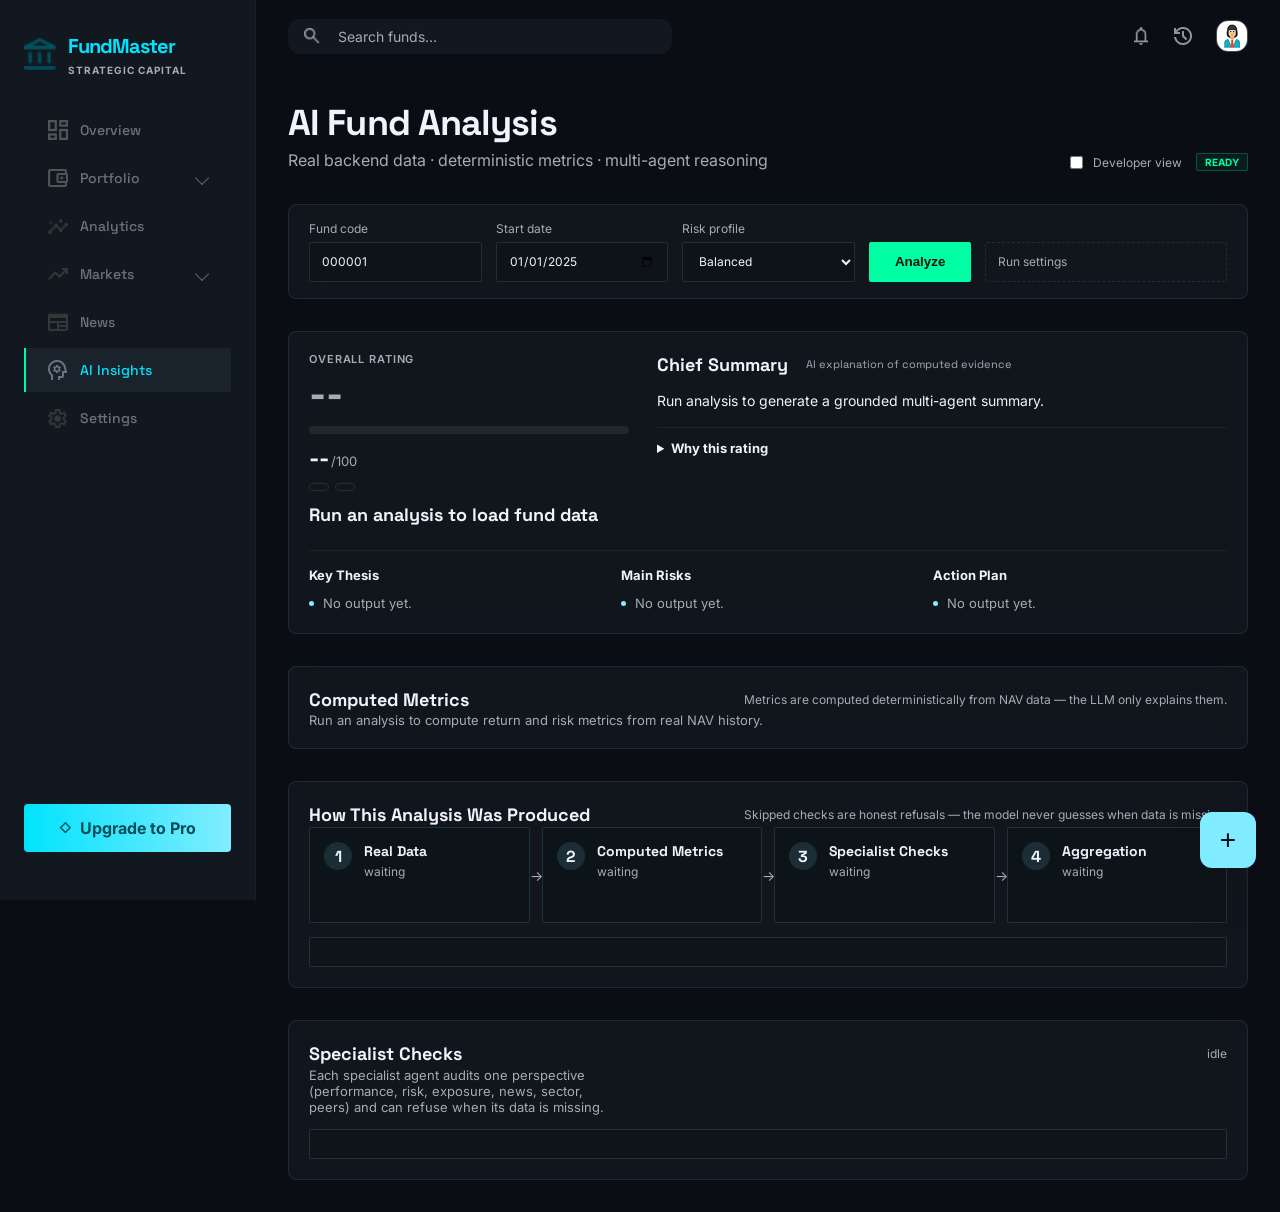
==== commit c719db65: "Restore redesigned AI insights page onto new frontend shell PR #10 replaced the evidence-pipeline AI" ====
--- a/frontend_new/ai-insights.html
+++ b/frontend_new/ai-insights.html
@@ -89,66 +89,165 @@
         <main class="content">
           <header class="page-head">
             <div>
-              <h2 class="page-head__title">AI Strategy Analysis</h2>
-              <p class="page-head__sub">Neural-Mean Reversion v4.2 · live execution telemetry</p>
-            </div>
-            <span class="chip chip--live">Active Algorithm</span>
+              <h2 class="page-head__title">AI Fund Analysis</h2>
+              <p class="page-head__sub">Real backend data · deterministic metrics · multi-agent reasoning</p>
+            </div>
+            <div class="ai-head-actions">
+              <label class="ai-dev-switch" title="Show technical evidence and raw metadata">
+                <input type="checkbox" data-dev-toggle />
+                <span>Developer view</span>
+              </label>
+              <span class="chip chip--live" data-analysis-status>Ready</span>
+            </div>
           </header>
-          <section class="glass-panel ai-hero">
-            <div class="ai-hero__grid">
+
+          <!-- 1 · Control bar -->
+          <section class="glass-panel ai-controls">
+            <form class="ai-form" data-analysis-form>
+              <label>
+                <span>Fund code</span>
+                <input data-fund-code value="000001" autocomplete="off" />
+              </label>
+              <label>
+                <span>Start date</span>
+                <input data-start-date type="date" value="2025-01-01" />
+              </label>
+              <label>
+                <span>Risk profile</span>
+                <select data-risk-profile>
+                  <option value="balanced">Balanced</option>
+                  <option value="conservative">Conservative</option>
+                  <option value="aggressive">Aggressive</option>
+                </select>
+              </label>
+              <button class="ai-submit" type="submit" data-submit-btn>Analyze</button>
+              <details class="ai-runsettings">
+                <summary>Run settings</summary>
+                <div class="ai-runsettings__body">
+                  <label class="ai-toggle">
+                    <input data-real-llm type="checkbox" />
+                    <span>Use real LLM (mock is free and uses the same real backend data)</span>
+                  </label>
+                  <label>
+                    <span>LLM model</span>
+                    <select data-llm-model disabled>
+                      <option value="">Loading models...</option>
+                    </select>
+                  </label>
+                </div>
+              </details>
+            </form>
+          </section>
+
+          <!-- 2 · Verdict: the answer -->
+          <section class="glass-panel ai-verdict">
+            <div class="ai-verdict__grid">
+              <div class="ai-verdict__left">
+                <span class="ai-caption">Overall rating</span>
+                <strong class="ai-rating-badge" data-overall-rating>--</strong>
+                <div class="ai-scorebar" role="img" aria-label="Overall score">
+                  <div class="ai-scorebar__fill" data-score-fill></div>
+                </div>
+                <p class="ai-verdict__score"><strong data-overall-score>--</strong><span>/100</span></p>
+                <div class="ai-verdict__badges">
+                  <span class="ai-badge" data-reliability-badge hidden></span>
+                  <span class="ai-badge" data-confidence-badge hidden></span>
+                </div>
+                <p class="ai-verdict__fund" data-fund-name>Run an analysis to load fund data</p>
+                <p class="ai-verdict__meta muted sm" data-fund-meta></p>
+              </div>
+              <div class="ai-verdict__right">
+                <h3 class="section-head__title section-head__title--compact">
+                  Chief Summary
+                  <span class="ai-caption">AI explanation of computed evidence</span>
+                </h3>
+                <p class="ai-summary" data-summary>Run analysis to generate a grounded multi-agent summary.</p>
+                <details class="ai-why">
+                  <summary>Why this rating</summary>
+                  <p data-score-explanation>Run analysis to see how specialist scores shaped the final rating.</p>
+                </details>
+              </div>
+            </div>
+            <div class="ai-lists">
               <div>
-                <p class="muted">Predictive Alpha Curve</p>
-                <p class="ai-alpha">+14.82%</p>
-                <p class="muted sm">Alpha vs benchmark</p>
-              </div>
-              <div class="ai-dials">
-                <div><span>Win rate</span><strong>68.4%</strong></div>
-                <div><span>Sharpe</span><strong>2.84</strong></div>
-                <div><span>Max drawdown</span><strong class="neg">-4.1%</strong></div>
-                <div><span>Volatility</span><strong>12.2%</strong></div>
-              </div>
-            </div>
-            <div class="ai-confbox"><p>Current Confidence</p><p class="ai-confbox__n">85%</p><span>High conviction</span></div>
-          </section>
-          <div class="two-col">
-            <section class="glass-panel">
-              <h3 class="section-head__title section-head__title--compact">AI Execution Logic</h3>
-              <ul class="ai-steps">
-                <li><strong>Pattern Synthesis</strong><span class="chip chip--live">Completed</span><p class="muted sm">Multi-timeframe feature fusion.</p></li>
-                <li><strong>Correlated Hedging</strong><span class="chip chip--live">Optimized</span><p class="muted sm">Dynamic beta neutralization.</p></li>
-                <li><strong>Risk Parity Adjustment</strong><span class="chip chip--warn">Watch</span><p class="muted sm">Liquidity-aware sizing.</p></li>
+                <h4>Key Thesis</h4>
+                <ul class="ai-steps" data-key-thesis><li>No output yet.</li></ul>
+              </div>
+              <div>
+                <h4>Main Risks</h4>
+                <ul class="ai-steps" data-main-risks><li>No output yet.</li></ul>
+              </div>
+              <div>
+                <h4>Action Plan</h4>
+                <ul class="ai-steps" data-action-plan><li>No output yet.</li></ul>
+              </div>
+            </div>
+          </section>
+
+          <!-- 3 · Deterministic metrics strip -->
+          <section class="glass-panel ai-metrics">
+            <div class="section-head">
+              <h3 class="section-head__title section-head__title--compact">Computed Metrics</h3>
+              <span class="muted sm" data-metrics-note>Metrics are computed deterministically from NAV data — the LLM only explains them.</span>
+            </div>
+            <div class="ai-metric-grid" data-quant-metrics>
+              <p class="ai-placeholder">Run an analysis to compute return and risk metrics from real NAV history.</p>
+            </div>
+          </section>
+
+          <!-- 4 · Pipeline: how it was produced -->
+          <section class="glass-panel ai-pipeline">
+            <div class="section-head">
+              <h3 class="section-head__title section-head__title--compact">How This Analysis Was Produced</h3>
+              <span class="muted sm">Skipped checks are honest refusals — the model never guesses when data is missing.</span>
+            </div>
+            <ol class="ai-stages" data-pipeline-stages>
+              <li class="ai-stage ai-stage--idle"><div class="ai-stage__inner"><span class="ai-stage__step">1</span><div class="ai-stage__body"><strong>Real Data</strong><span class="ai-stage__stat">waiting</span></div></div></li>
+              <li class="ai-stage ai-stage--idle"><div class="ai-stage__inner"><span class="ai-stage__step">2</span><div class="ai-stage__body"><strong>Computed Metrics</strong><span class="ai-stage__stat">waiting</span></div></div></li>
+              <li class="ai-stage ai-stage--idle"><div class="ai-stage__inner"><span class="ai-stage__step">3</span><div class="ai-stage__body"><strong>Specialist Checks</strong><span class="ai-stage__stat">waiting</span></div></div></li>
+              <li class="ai-stage ai-stage--idle"><div class="ai-stage__inner"><span class="ai-stage__step">4</span><div class="ai-stage__body"><strong>Aggregation</strong><span class="ai-stage__stat">waiting</span></div></div></li>
+            </ol>
+            <div class="ai-drawer" data-stage-drawer hidden></div>
+          </section>
+
+          <!-- 5 · Specialist agent cards -->
+          <section class="glass-panel ai-agents">
+            <div class="section-head">
+              <h3 class="section-head__title section-head__title--compact">Specialist Checks</h3>
+              <span class="muted sm" data-agent-count>idle</span>
+            </div>
+            <div class="ai-agent-grid" data-agent-grid>
+              <p class="ai-placeholder">Each specialist agent audits one perspective (performance, risk, exposure, news, sector, peers) and can refuse when its data is missing.</p>
+            </div>
+            <div class="ai-drawer" data-agent-drawer hidden></div>
+          </section>
+
+          <!-- 6 · Developer layer (hidden by default) -->
+          <section class="glass-panel ai-devpanel" data-dev-panel hidden>
+            <div class="section-head">
+              <h3 class="section-head__title section-head__title--compact">Developer View</h3>
+              <span class="muted sm" data-run-id>no run yet</span>
+            </div>
+            <div class="ai-dev-grid">
+              <div class="ai-dev-block">
+                <h4>Backend data coverage</h4>
+                <div class="coverage-grid" data-dev-coverage>
+                  <div><span>Status</span><strong>Run an analysis first.</strong></div>
+                </div>
+              </div>
+              <div class="ai-dev-block">
+                <h4>Run metadata</h4>
+                <ul class="ai-dev-meta" data-dev-metadata>
+                  <li>Run an analysis first.</li>
+                </ul>
+              </div>
+            </div>
+            <details class="technical-evidence">
+              <summary>Full analysis trace (technical)</summary>
+              <ul data-technical-evidence>
+                <li>No backend or agent trace has been recorded yet.</li>
               </ul>
-            </section>
-            <section class="glass-panel">
-              <h3 class="section-head__title section-head__title--compact">Liquidity Warning</h3>
-              <p class="muted">Tape velocity elevated on small-cap sleeve — reduce participation rate by 15% until spread normalizes.</p>
-            </section>
-          </div>
-          <section class="glass-panel">
-            <h3 class="section-head__title section-head__title--compact">Backtest Matrix</h3>
-            <div class="data-table-wrap">
-              <table class="data-table">
-                <thead><tr><th>Period</th><th>Scenario</th><th>Model</th><th>Net</th></tr></thead>
-                <tbody>
-                  <tr><td>DEC 23</td><td>Bearish Macro Spike</td><td>Omega</td><td class="pos">+4.2%</td></tr>
-                  <tr><td>NOV 15</td><td>Sustained Bull Run</td><td>Alpha</td><td class="pos">+11.8%</td></tr>
-                  <tr><td>OCT 02</td><td>Liquidity Flash Crash</td><td>Zeta</td><td class="neg">-1.2%</td></tr>
-                  <tr><td>SEP 18</td><td>Interest Rate Shock</td><td>Omega</td><td class="pos">+2.1%</td></tr>
-                </tbody>
-              </table>
-            </div>
-          </section>
-          <section class="glass-panel">
-            <div class="section-head"><h3 class="section-head__title">Recent Algorithmic Trade Log</h3><div><span class="chip chip--live">Live Engine</span><span class="muted sm">14ms latency</span></div></div>
-            <div class="data-table-wrap">
-              <table class="data-table">
-                <thead><tr><th>Pair</th><th>Action</th><th>Price</th><th>AI Conf.</th><th>Status</th></tr></thead>
-                <tbody>
-                  <tr><td>BTC/USDT</td><td>LONG_MARKET</td><td>$64,281.42</td><td>92.4%</td><td>EXECUTED</td></tr>
-                  <tr><td>ETH/USDT</td><td>LONG_LIMIT</td><td>$3,482.11</td><td>88.1%</td><td>EXECUTED</td></tr>
-                </tbody>
-              </table>
-            </div>
+            </details>
           </section>
         </main>
 
@@ -159,5 +258,6 @@
     <script src="scripts/api.js"></script>
     <script src="scripts/search.js"></script>
     <script src="scripts/pro-upgrade.js"></script>
+    <script src="js/ai-insights.js?v=20260707-1"></script>
   </body>
 </html>
--- a/frontend_new/css/page-ai-insights.css
+++ b/frontend_new/css/page-ai-insights.css
@@ -1,91 +1,756 @@
-/* Figma 11:1030 AI Insights */
-
-.ai-hero {
+/* AI Insights 页面样式。
+   只使用 shell.css 既有 token（颜色/字体/圆角），视觉基调与全站 glass-panel 一致；
+   全部类名带 .ai- 前缀，避免影响其他页面。 */
+
+/* ---------- 页头右侧：开发者开关 ---------- */
+
+.ai-head-actions {
+  display: flex;
+  align-items: center;
+  gap: 14px;
+}
+
+.ai-dev-switch {
+  display: inline-flex;
+  align-items: center;
+  gap: 7px;
+  font-size: 12px;
+  color: var(--text-muted);
+  cursor: pointer;
+  user-select: none;
+}
+
+.ai-dev-switch input {
+  accent-color: var(--accent-cyan);
+}
+
+/* ---------- 1 · 控制条 ---------- */
+
+.ai-controls {
+  padding: 16px 20px;
+}
+
+.ai-form {
+  display: grid;
+  grid-template-columns: minmax(120px, 1fr) minmax(140px, 1fr) minmax(140px, 1fr) auto minmax(0, 1.4fr);
+  gap: 14px;
+  align-items: end;
+}
+
+.ai-form label {
+  display: flex;
+  flex-direction: column;
+  gap: 6px;
+  font-size: 12px;
+  color: var(--text-muted);
+}
+
+.ai-form input,
+.ai-form select {
+  min-height: 40px;
+  border: 1px solid rgba(68, 72, 79, 0.45);
+  border-radius: var(--radius-sm);
+  background: rgba(15, 20, 26, 0.8);
+  color: var(--text-primary);
+  padding: 0 12px;
+  font: inherit;
+}
+
+.ai-submit {
+  min-height: 40px;
+  padding: 0 26px;
+  border: 0;
+  border-radius: var(--radius-sm);
+  background: var(--accent-green);
+  color: #07110d;
+  font-weight: 800;
+  cursor: pointer;
+}
+
+.ai-submit:disabled {
+  opacity: 0.5;
+  cursor: wait;
+}
+
+.ai-runsettings {
+  align-self: end;
+  font-size: 12px;
+  color: var(--text-muted);
+}
+
+.ai-runsettings summary {
+  cursor: pointer;
+  min-height: 40px;
+  display: flex;
+  align-items: center;
+  padding: 0 12px;
+  border: 1px dashed rgba(68, 72, 79, 0.45);
+  border-radius: var(--radius-sm);
+}
+
+.ai-runsettings[open] summary {
+  border-style: solid;
+  color: var(--text-primary);
+}
+
+.ai-runsettings__body {
+  margin-top: 10px;
+  display: grid;
+  gap: 10px;
+}
+
+.ai-toggle {
+  flex-direction: row !important;
+  align-items: center;
+  gap: 8px !important;
+}
+
+.ai-toggle input {
+  min-height: auto;
+  accent-color: var(--accent-green);
+}
+
+/* ---------- 2 · 结论层 ---------- */
+
+.ai-verdict {
   display: flex;
   flex-direction: column;
   gap: 20px;
 }
 
-.ai-hero__grid {
-  display: grid;
-  grid-template-columns: minmax(0, 1fr) minmax(0, 1fr);
-  gap: 24px;
-  align-items: start;
+.ai-verdict__grid {
+  display: grid;
+  grid-template-columns: minmax(240px, 320px) minmax(0, 1fr);
+  gap: 28px;
+}
+
+.ai-caption {
+  display: block;
+  font-size: 11px;
+  font-weight: 600;
+  letter-spacing: 0.08em;
+  text-transform: uppercase;
+  color: var(--text-muted);
+}
+
+.section-head__title .ai-caption {
+  display: inline-block;
+  margin-left: 10px;
+  text-transform: none;
+  letter-spacing: 0;
+  font-weight: 400;
+}
+
+.ai-rating-badge {
+  display: inline-block;
+  margin: 8px 0 12px;
+  font-family: var(--font-display);
+  font-weight: 900;
+  font-size: 40px;
+  line-height: 1;
+  color: var(--text-muted);
+}
+
+.ai-rating-badge--green { color: var(--accent-green); }
+.ai-rating-badge--cyan { color: var(--accent-cyan); }
+.ai-rating-badge--amber { color: var(--accent-amber); }
+.ai-rating-badge--red { color: var(--accent-red); }
+.ai-rating-badge--muted { color: var(--text-muted); }
+
+.ai-verdict__left {
+  display: flex;
+  flex-direction: column;
+  align-items: flex-start;
+}
+
+.ai-verdict__left .ai-scorebar {
+  align-self: stretch;
+}
+
+.ai-verdict__right {
+  min-width: 0;
+}
+
+.ai-scorebar {
+  height: 8px;
+  border-radius: 999px;
+  background: rgba(68, 72, 79, 0.35);
+  overflow: hidden;
+}
+
+.ai-scorebar--sm {
+  height: 6px;
+  flex: 1;
+}
+
+.ai-scorebar__fill {
+  height: 100%;
+  width: 0;
+  border-radius: 999px;
+  background: var(--text-muted);
+  transition: width 0.4s ease;
+}
+
+.ai-scorebar__fill--green { background: var(--accent-green); }
+.ai-scorebar__fill--cyan { background: var(--accent-cyan); }
+.ai-scorebar__fill--amber { background: var(--accent-amber); }
+.ai-scorebar__fill--red { background: var(--accent-red); }
+.ai-scorebar__fill--muted { background: var(--text-muted); }
+
+.ai-verdict__score {
+  margin: 8px 0 10px;
+  color: var(--text-muted);
+  font-size: 13px;
+}
+
+.ai-verdict__score strong {
+  font-family: var(--font-display);
+  font-size: 24px;
+  color: var(--text-primary);
+  margin-right: 2px;
+}
+
+.ai-verdict__badges {
+  display: flex;
+  flex-wrap: wrap;
+  gap: 6px;
+  margin-bottom: 12px;
+}
+
+.ai-badge {
+  display: inline-flex;
+  align-items: center;
+  padding: 3px 9px;
+  border-radius: 999px;
+  border: 1px solid rgba(68, 72, 79, 0.45);
+  color: var(--text-muted);
+  font-size: 11px;
+  font-weight: 700;
+}
+
+.ai-badge--green { border-color: rgba(0, 255, 163, 0.35); color: var(--accent-green); }
+.ai-badge--cyan { border-color: rgba(129, 236, 255, 0.35); color: var(--accent-cyan); }
+.ai-badge--amber { border-color: rgba(255, 197, 99, 0.4); color: var(--accent-amber); }
+.ai-badge--red { border-color: rgba(255, 113, 108, 0.4); color: var(--accent-red); }
+.ai-badge--muted { border-color: rgba(68, 72, 79, 0.45); color: var(--text-muted); }
+
+.ai-verdict__fund {
+  margin: 0;
+  font-family: var(--font-display);
+  font-weight: 700;
+  font-size: 18px;
+  color: var(--text-primary);
+}
+
+.ai-verdict__meta {
+  margin: 4px 0 0;
+}
+
+.ai-summary {
+  margin: 12px 0 0;
+  color: var(--text-primary);
+  line-height: 1.7;
+  font-size: 14px;
+}
+
+.ai-why {
+  margin-top: 14px;
+  border-top: 1px solid rgba(68, 72, 79, 0.25);
+  padding-top: 12px;
+}
+
+.ai-why summary {
+  cursor: pointer;
+  font-weight: 700;
+  font-size: 13px;
+  color: var(--text-primary);
+}
+
+.ai-why p {
+  margin: 10px 0 0;
+  color: var(--text-muted);
+  line-height: 1.6;
+  font-size: 13px;
+}
+
+.ai-lists {
+  display: grid;
+  grid-template-columns: repeat(3, minmax(0, 1fr));
+  gap: 18px;
+  border-top: 1px solid rgba(68, 72, 79, 0.25);
+  padding-top: 16px;
+}
+
+.ai-lists h4 {
+  margin: 0 0 10px;
+  font-size: 13px;
+  color: var(--text-primary);
+}
+
+.ai-steps {
+  list-style: none;
+  margin: 0;
+  padding: 0;
+  display: flex;
+  flex-direction: column;
+  gap: 10px;
+}
+
+.ai-steps li {
+  padding-left: 14px;
+  position: relative;
+  color: var(--text-muted);
+  font-size: 13px;
+  line-height: 1.55;
+}
+
+.ai-steps li::before {
+  content: "";
+  position: absolute;
+  left: 0;
+  top: 8px;
+  width: 5px;
+  height: 5px;
+  border-radius: 50%;
+  background: var(--accent-cyan);
+}
+
+/* ---------- 3 · 量化指标条 ---------- */
+
+.ai-metric-grid {
+  display: grid;
+  grid-template-columns: repeat(auto-fit, minmax(140px, 1fr));
+  gap: 12px;
+}
+
+.ai-metric {
+  padding: 12px;
+  border-radius: var(--radius-sm);
+  background: rgba(15, 20, 26, 0.8);
+  border: 1px solid rgba(68, 72, 79, 0.25);
+  display: flex;
+  flex-direction: column;
+  gap: 5px;
+}
+
+.ai-metric__k {
+  font-size: 11px;
+  color: var(--text-muted);
+}
+
+.ai-metric__v {
+  font-family: var(--font-display);
+  font-size: 19px;
+  color: var(--text-primary);
+}
+
+.ai-metric__v--pos { color: var(--accent-green); }
+.ai-metric__v--neg { color: var(--accent-red); }
+
+/* ---------- 4 · 流水线 stepper ---------- */
+
+.ai-stages {
+  list-style: none;
+  margin: 0;
+  padding: 0;
+  display: grid;
+  grid-template-columns: repeat(4, minmax(0, 1fr));
+  gap: 12px;
+}
+
+.ai-stage {
+  position: relative;
+}
+
+.ai-stage:not(:last-child)::after {
+  content: "→";
+  position: absolute;
+  top: 50%;
+  right: -13px;
+  transform: translateY(-50%);
+  color: var(--text-muted);
+  font-size: 14px;
+  z-index: 1;
+}
+
+.ai-stage__inner {
+  width: 100%;
+  min-height: 96px;
+  text-align: left;
+  display: flex;
+  gap: 12px;
+  align-items: flex-start;
+  padding: 14px;
+  border-radius: var(--radius-sm);
+  border: 1px solid rgba(129, 236, 255, 0.14);
+  background: rgba(15, 20, 26, 0.72);
+  color: inherit;
+  font: inherit;
+}
+
+button.ai-stage__inner {
+  cursor: pointer;
+}
+
+.ai-stage--ok .ai-stage__inner { border-color: rgba(0, 255, 163, 0.28); }
+.ai-stage--warning .ai-stage__inner { border-color: rgba(255, 197, 99, 0.35); }
+.ai-stage--error .ai-stage__inner { border-color: rgba(255, 113, 108, 0.4); }
+.ai-stage--open .ai-stage__inner { background: rgba(129, 236, 255, 0.08); }
+
+.ai-stage__step {
+  flex: 0 0 auto;
+  width: 28px;
+  height: 28px;
+  border-radius: 50%;
+  display: grid;
+  place-items: center;
+  background: rgba(129, 236, 255, 0.12);
+  color: var(--text-primary);
+  font-weight: 800;
+  font-family: var(--font-display);
+}
+
+.ai-stage--ok .ai-stage__step { background: rgba(0, 255, 163, 0.14); color: var(--accent-green); }
+.ai-stage--warning .ai-stage__step { background: rgba(255, 197, 99, 0.16); color: var(--accent-amber); }
+.ai-stage--error .ai-stage__step { background: rgba(255, 113, 108, 0.16); color: var(--accent-red); }
+
+.ai-stage__body {
+  display: flex;
+  flex-direction: column;
+  gap: 4px;
+  min-width: 0;
+}
+
+.ai-stage__body strong {
+  font-family: var(--font-display);
+  color: var(--text-primary);
+  font-size: 14px;
+}
+
+.ai-stage__stat {
+  font-size: 12px;
+  color: var(--text-primary);
+  overflow-wrap: anywhere;
+}
+
+.ai-stage--idle .ai-stage__stat {
+  color: var(--text-muted);
+}
+
+.ai-stage__sub {
+  font-size: 11px;
+  color: var(--text-muted);
+}
+
+/* ---------- 抽屉（流水线 / agent 共用） ---------- */
+
+.ai-drawer {
+  margin-top: 14px;
+  padding: 14px;
+  border-radius: var(--radius-sm);
+  border: 1px solid rgba(129, 236, 255, 0.14);
+  background: rgba(15, 20, 26, 0.6);
+  display: flex;
+  flex-direction: column;
+  gap: 12px;
+}
+
+.ai-drawer__title {
+  margin: 0;
+  font-size: 13px;
+  color: var(--text-primary);
+  font-family: var(--font-display);
+}
+
+.ai-drawer__item {
+  display: flex;
+  flex-direction: column;
+  gap: 6px;
+  padding-bottom: 10px;
+  border-bottom: 1px solid rgba(68, 72, 79, 0.2);
+}
+
+.ai-drawer__item:last-child {
+  border-bottom: none;
+  padding-bottom: 0;
+}
+
+.ai-drawer__item strong {
+  color: var(--text-primary);
+  font-size: 13px;
+}
+
+.ai-drawer__item p {
+  margin: 0;
+  color: var(--text-muted);
+  font-size: 13px;
+  line-height: 1.6;
+}
+
+.ai-drawer__list {
+  margin: 0;
+  padding-left: 18px;
+  color: var(--text-muted);
+  font-size: 13px;
+  line-height: 1.6;
+}
+
+.trace-status {
+  display: inline-flex;
+  width: fit-content;
+  padding: 3px 8px;
+  border-radius: 999px;
+  border: 1px solid rgba(0, 255, 163, 0.24);
+  color: var(--accent-green);
+  font-size: 11px;
+  font-weight: 800;
+  text-transform: uppercase;
+}
+
+.trace-status--warning,
+.trace-status--idle {
+  border-color: rgba(255, 196, 87, 0.3);
+  color: var(--accent-amber);
+}
+
+.trace-status--error {
+  border-color: rgba(255, 91, 119, 0.34);
+  color: var(--accent-red);
+}
+
+.trace-evidence {
+  display: flex;
+  flex-wrap: wrap;
+  gap: 6px;
+}
+
+.trace-evidence span {
+  padding: 4px 7px;
+  border-radius: var(--radius-sm);
+  background: rgba(129, 236, 255, 0.08);
+  color: var(--text-muted);
+  font-size: 11px;
+}
+
+/* ---------- 5 · Agent 卡片 ---------- */
+
+.ai-agent-grid {
+  display: grid;
+  grid-template-columns: repeat(auto-fill, minmax(230px, 1fr));
+  gap: 12px;
+}
+
+.ai-agent-card {
+  border-radius: var(--radius-sm);
+  border: 1px solid rgba(129, 236, 255, 0.14);
+  background: rgba(15, 20, 26, 0.72);
+}
+
+.ai-agent-card--green { border-color: rgba(0, 255, 163, 0.25); }
+.ai-agent-card--cyan { border-color: rgba(129, 236, 255, 0.25); }
+.ai-agent-card--amber { border-color: rgba(255, 197, 99, 0.3); }
+.ai-agent-card--red { border-color: rgba(255, 113, 108, 0.35); }
+.ai-agent-card--muted,
+.ai-agent-card--off { opacity: 0.82; }
+.ai-agent-card--openx { background: rgba(129, 236, 255, 0.07); }
+
+.ai-agent-card__inner {
+  width: 100%;
+  height: 100%;
+  display: flex;
+  flex-direction: column;
+  gap: 10px;
+  padding: 14px;
+  text-align: left;
+  border: 0;
+  background: transparent;
+  color: inherit;
+  font: inherit;
+  cursor: pointer;
+}
+
+.ai-agent-card__head {
+  display: flex;
+  flex-direction: column;
+  gap: 3px;
+}
+
+.ai-agent-card__head strong {
+  font-family: var(--font-display);
+  color: var(--text-primary);
+  font-size: 14px;
+}
+
+.ai-agent-card__desc {
+  font-size: 11px;
+  color: var(--text-muted);
+}
+
+.ai-agent-card__score {
+  display: flex;
+  align-items: center;
+  gap: 10px;
+}
+
+.ai-agent-card__scorenum {
+  font-family: var(--font-display);
+  font-weight: 700;
+  color: var(--text-primary);
+  font-size: 14px;
+}
+
+.ai-agent-card__chips {
+  display: flex;
+  flex-wrap: wrap;
+  gap: 6px;
+}
+
+.ai-agent-card__points {
+  list-style: none;
+  margin: 0;
+  padding: 0;
+  display: flex;
+  flex-direction: column;
+  gap: 6px;
+}
+
+.ai-agent-card__points li {
+  position: relative;
+  padding-left: 12px;
+  color: var(--text-muted);
+  font-size: 12px;
+  line-height: 1.5;
+}
+
+.ai-agent-card__points li::before {
+  content: "";
+  position: absolute;
+  left: 0;
+  top: 7px;
+  width: 4px;
+  height: 4px;
+  border-radius: 50%;
+  background: var(--accent-cyan);
+}
+
+.ai-agent-card__note {
+  margin: 0;
+  color: var(--text-muted);
+  font-size: 12px;
+  line-height: 1.5;
+}
+
+.ai-agent-card__more {
+  margin-top: auto;
+  font-size: 11px;
+  font-weight: 700;
+  color: var(--accent-cyan);
+}
+
+/* ---------- 6 · 开发者层 ---------- */
+
+.ai-dev-grid {
+  display: grid;
+  grid-template-columns: minmax(0, 1.4fr) minmax(0, 1fr);
+  gap: 18px;
+}
+
+.ai-dev-block h4 {
+  margin: 0 0 10px;
+  font-size: 13px;
+  color: var(--text-primary);
+}
+
+.coverage-grid {
+  display: grid;
+  grid-template-columns: repeat(2, minmax(0, 1fr));
+  gap: 12px;
+}
+
+.coverage-grid div {
+  padding: 12px;
+  border-radius: var(--radius-sm);
+  background: rgba(15, 20, 26, 0.8);
+  border: 1px solid rgba(68, 72, 79, 0.25);
+  min-width: 0;
+}
+
+.coverage-grid span {
+  display: block;
+  color: var(--text-muted);
+  font-size: 12px;
+}
+
+.coverage-grid strong {
+  display: block;
+  color: var(--text-primary);
+  font-size: 13px;
+  overflow-wrap: anywhere;
+}
+
+.ai-dev-meta {
+  list-style: none;
+  margin: 0;
+  padding: 12px;
+  border-radius: var(--radius-sm);
+  background: rgba(15, 20, 26, 0.8);
+  border: 1px solid rgba(68, 72, 79, 0.25);
+  color: var(--text-muted);
+  font-family: var(--font-mono);
+  font-size: 12px;
+  line-height: 1.9;
+  overflow-wrap: anywhere;
+}
+
+.technical-evidence {
+  margin-top: 16px;
+  border-top: 1px solid rgba(68, 72, 79, 0.25);
+  padding-top: 12px;
+}
+
+.technical-evidence summary {
+  cursor: pointer;
+  color: var(--text-primary);
+  font-weight: 700;
+  font-size: 13px;
+}
+
+.technical-evidence ul {
+  margin: 12px 0 0;
+  padding-left: 18px;
+  color: var(--text-muted);
+  font-family: var(--font-mono);
+  font-size: 11px;
+  line-height: 1.8;
+  overflow-wrap: anywhere;
+}
+
+/* ---------- 占位与响应式 ---------- */
+
+.ai-placeholder {
+  margin: 0;
+  color: var(--text-muted);
+  font-size: 13px;
+}
+
+@media (max-width: 1100px) {
+  .ai-form {
+    grid-template-columns: repeat(2, minmax(0, 1fr));
+  }
+  .ai-stages {
+    grid-template-columns: repeat(2, minmax(0, 1fr));
+  }
+  .ai-stage:not(:last-child)::after {
+    display: none;
+  }
 }
 
 @media (max-width: 800px) {
-  .ai-hero__grid {
+  .ai-verdict__grid,
+  .ai-lists,
+  .ai-dev-grid,
+  .ai-stages,
+  .ai-form {
     grid-template-columns: 1fr;
   }
 }
-
-.ai-alpha {
-  margin: 8px 0 0;
-  font-family: var(--font-display);
-  font-weight: 900;
-  font-size: 42px;
-  color: var(--accent-green);
-}
-
-.ai-dials {
-  display: grid;
-  grid-template-columns: 1fr 1fr;
-  gap: 12px;
-}
-
-.ai-dials div {
-  padding: 12px;
-  border-radius: var(--radius-sm);
-  background: rgba(15, 20, 26, 0.8);
-  border: 1px solid rgba(68, 72, 79, 0.25);
-  display: flex;
-  flex-direction: column;
-  gap: 4px;
-  font-size: 12px;
-  color: var(--text-muted);
-}
-
-.ai-dials strong {
-  font-family: var(--font-display);
-  font-size: 20px;
-  color: var(--text-primary);
-}
-
-.ai-confbox {
-  padding: 16px;
-  border-radius: var(--radius-md);
-  border: 1px solid rgba(0, 255, 163, 0.25);
-  background: rgba(0, 255, 163, 0.05);
-}
-
-.ai-confbox__n {
-  margin: 4px 0;
-  font-size: 32px;
-  font-weight: 800;
-  font-family: var(--font-display);
-  color: var(--accent-green);
-}
-
-.ai-steps {
-  list-style: none;
-  margin: 0;
-  padding: 0;
-  display: flex;
-  flex-direction: column;
-  gap: 16px;
-}
-
-.ai-steps li {
-  padding-bottom: 16px;
-  border-bottom: 1px solid rgba(68, 72, 79, 0.2);
-}
-
-.ai-steps li:last-child {
-  border-bottom: none;
-  padding-bottom: 0;
-}
-
-.ai-steps strong {
-  display: inline-block;
-  margin-right: 8px;
-}
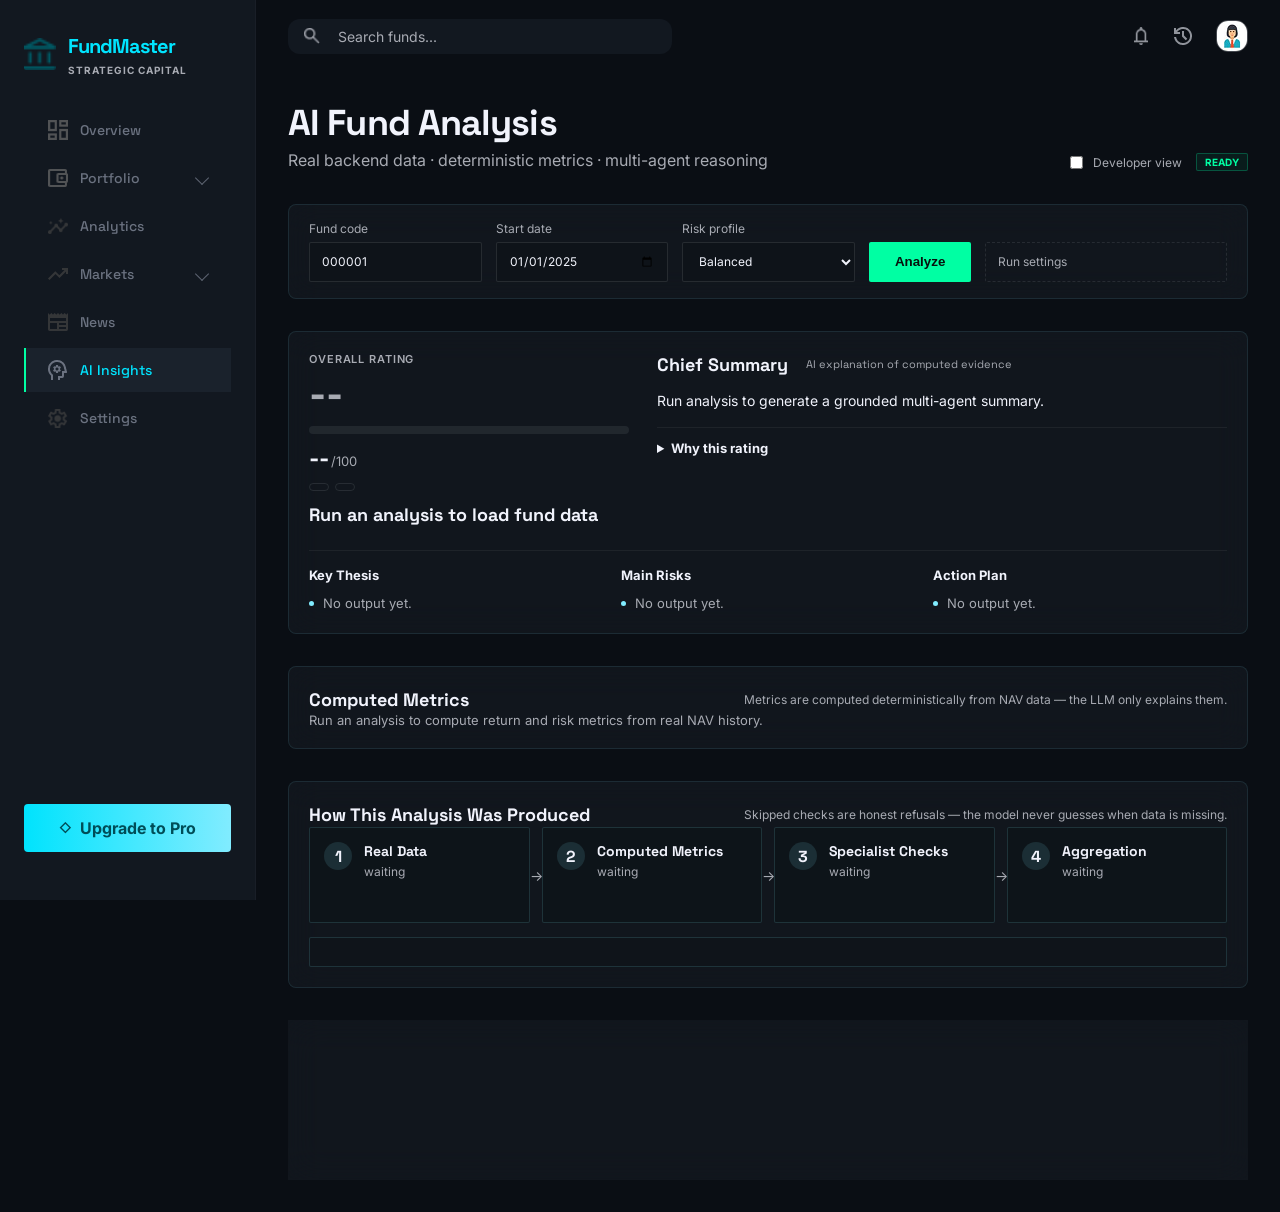
==== commit c36dad7e: "Remove inactive floating actions" ====
--- a/frontend_new/ai-insights.html
+++ b/frontend_new/ai-insights.html
@@ -251,13 +251,12 @@
           </section>
         </main>
 
-        <button type="button" class="fab" aria-label="快捷操作"><span class="fab__plus" aria-hidden="true">+</span></button>
       </div>
     </div>
     <script src="scripts/config.js"></script>
     <script src="scripts/api.js"></script>
     <script src="scripts/search.js"></script>
     <script src="scripts/pro-upgrade.js"></script>
-    <script src="js/ai-insights.js?v=20260707-1"></script>
+    <script src="js/ai-insights.js?v=20260711-1"></script>
   </body>
 </html>
--- a/frontend_new/css/shell.css
+++ b/frontend_new/css/shell.css
@@ -956,3 +956,71 @@
     grid-template-columns: 1fr;
   }
 }
+
+/* Honest loading states for pages that hydrate from live backend data. */
+.data-skeleton {
+  position: relative;
+  display: inline-block;
+  overflow: hidden;
+  width: 100%;
+  min-height: 1em;
+  border-radius: 4px;
+  background: rgba(129, 236, 255, 0.08);
+  vertical-align: middle;
+}
+
+.data-skeleton::after {
+  position: absolute;
+  inset: 0;
+  content: "";
+  background: linear-gradient(90deg, transparent, rgba(129, 236, 255, 0.14), transparent);
+  transform: translateX(-100%);
+  animation: data-skeleton-shimmer 1.4s ease-in-out infinite;
+}
+
+.data-skeleton--value {
+  width: min(132px, 72%);
+  min-height: 1.05em;
+}
+
+.data-skeleton--line {
+  width: min(260px, 84%);
+  min-height: 0.8em;
+}
+
+.data-loading-state {
+  display: flex;
+  align-items: center;
+  justify-content: center;
+  min-height: 88px;
+  padding: 18px;
+  border: 1px dashed rgba(129, 236, 255, 0.16);
+  border-radius: var(--radius-md);
+  background: rgba(129, 236, 255, 0.025);
+  color: var(--text-muted);
+  font-size: 13px;
+  text-align: center;
+}
+
+.data-loading-state--compact {
+  min-height: 52px;
+  padding: 12px;
+}
+
+.data-unavailable {
+  color: var(--text-muted);
+  font-size: 13px;
+  line-height: 1.5;
+}
+
+@keyframes data-skeleton-shimmer {
+  to {
+    transform: translateX(100%);
+  }
+}
+
+@media (prefers-reduced-motion: reduce) {
+  .data-skeleton::after {
+    animation: none;
+  }
+}
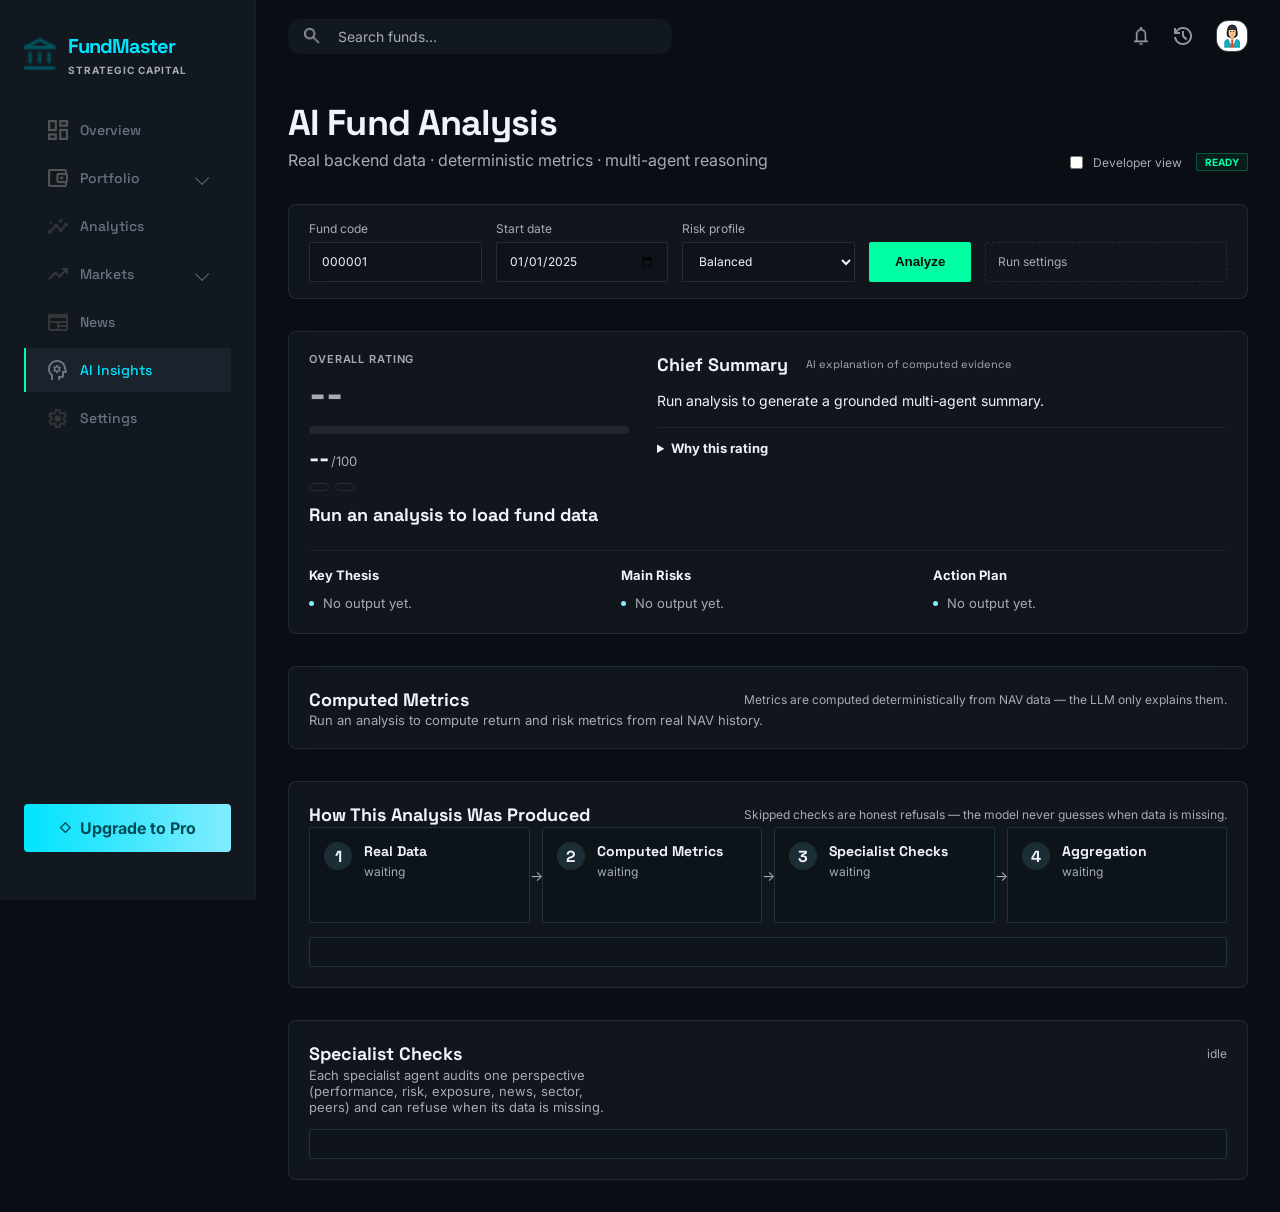
==== commit 0fc01d57: "Cache fund directory across searches" ====
--- a/frontend_new/ai-insights.html
+++ b/frontend_new/ai-insights.html
@@ -254,8 +254,8 @@
       </div>
     </div>
     <script src="scripts/config.js"></script>
-    <script src="scripts/api.js"></script>
-    <script src="scripts/search.js"></script>
+    <script src="scripts/api.js?v=20260715-2"></script>
+    <script src="scripts/search.js?v=20260715-2"></script>
     <script src="scripts/pro-upgrade.js"></script>
     <script src="js/ai-insights.js?v=20260711-1"></script>
   </body>
